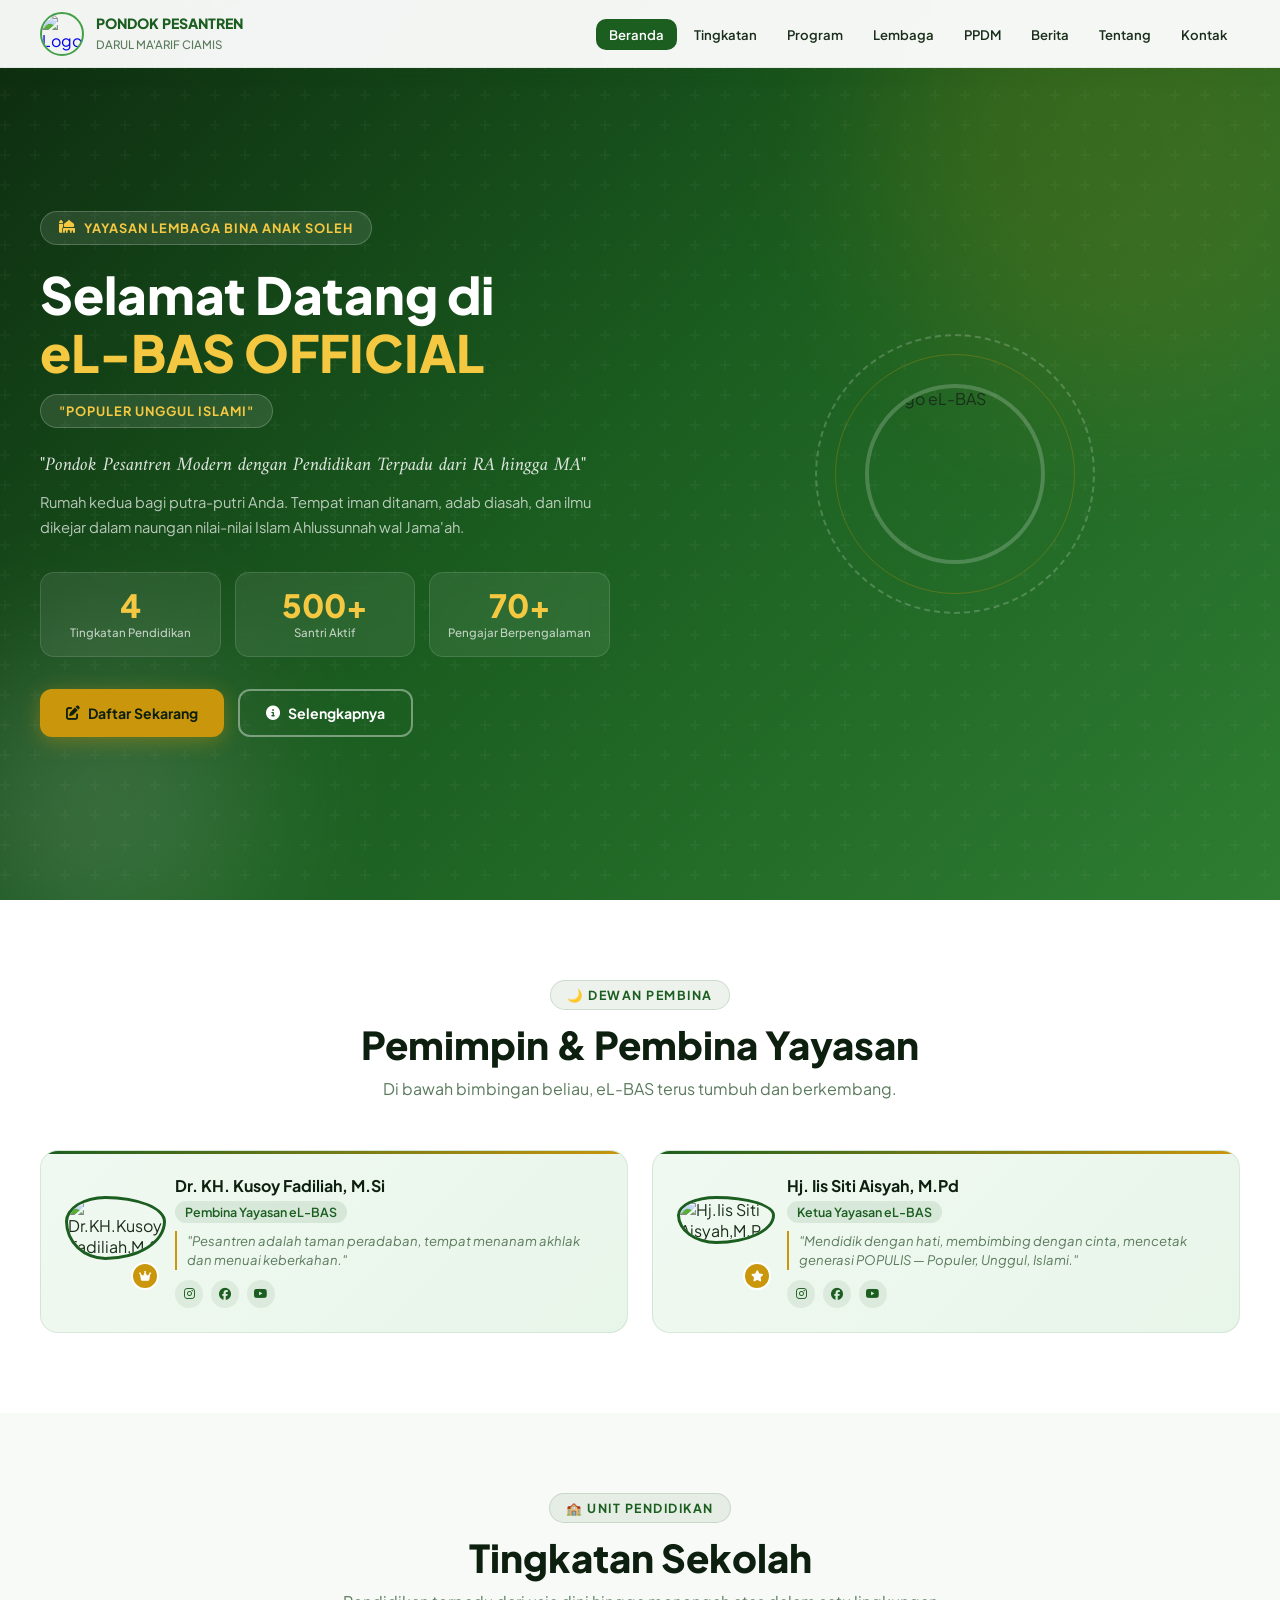
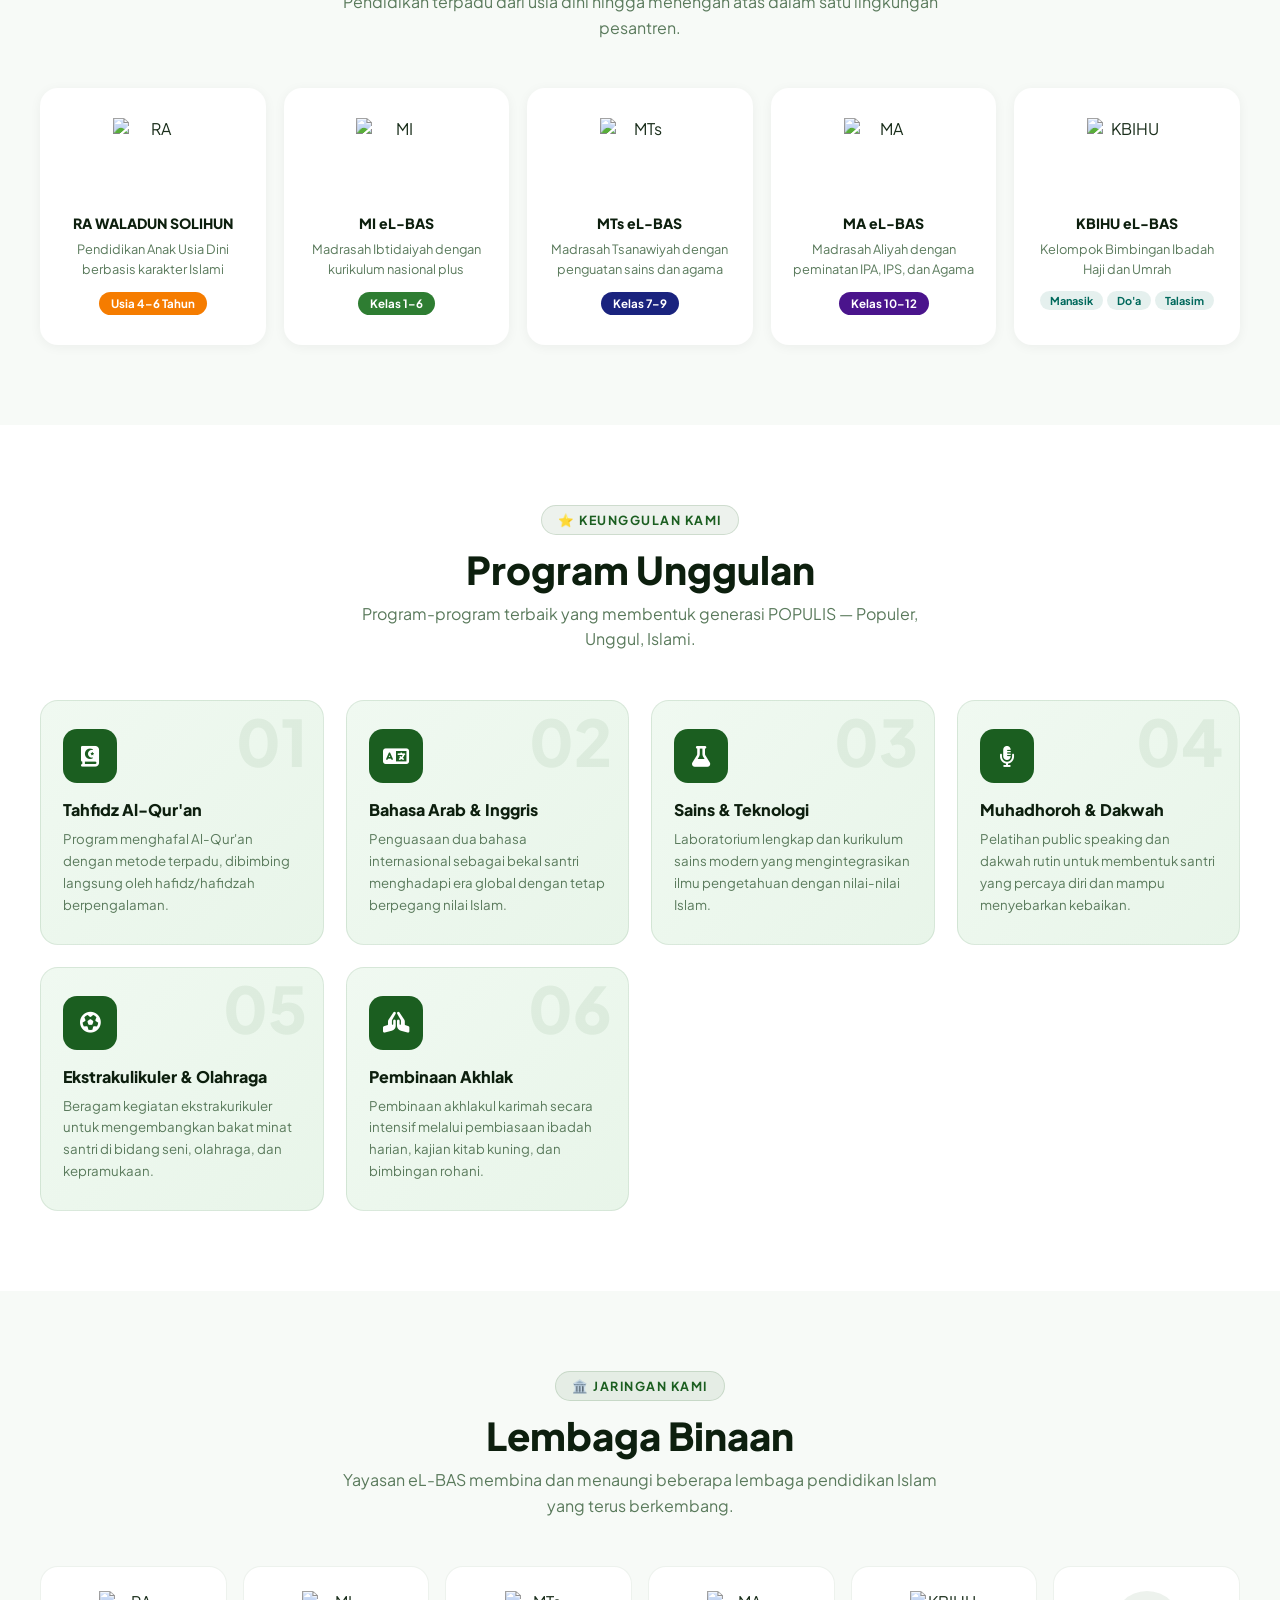
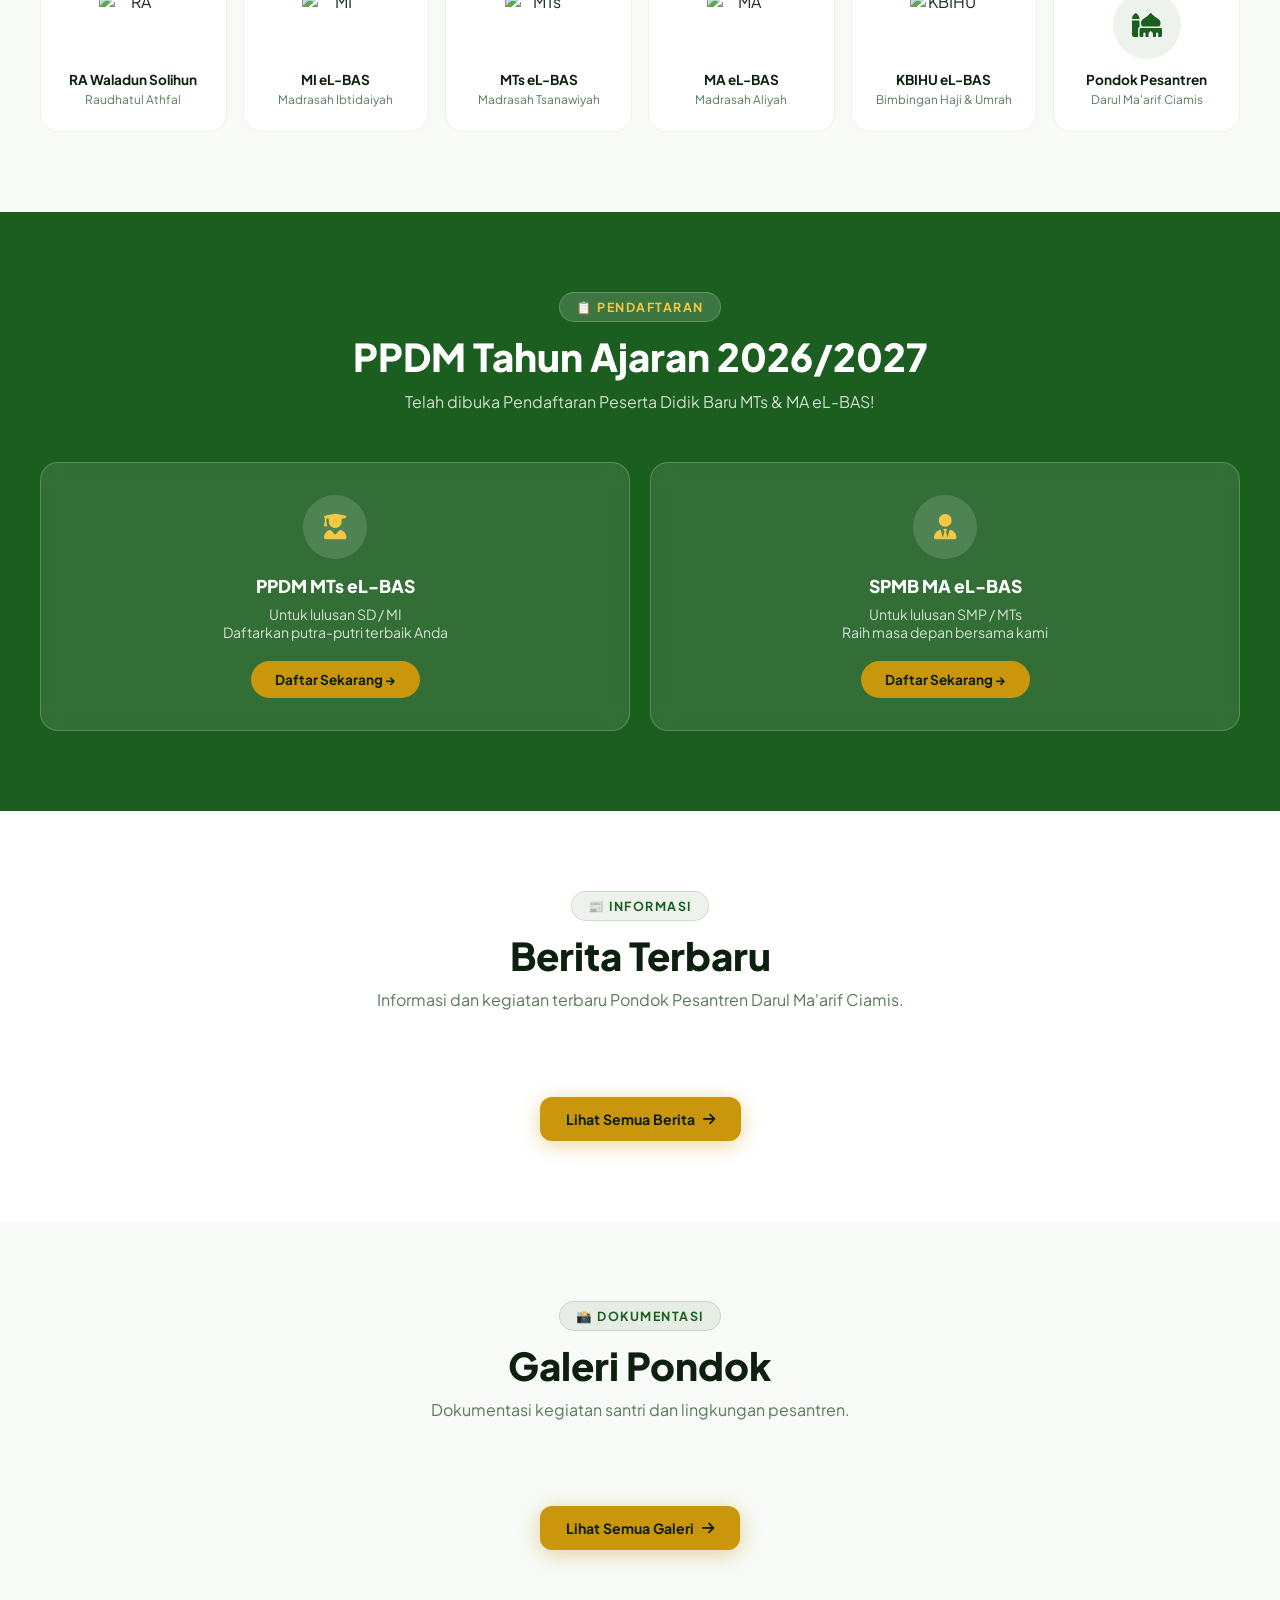
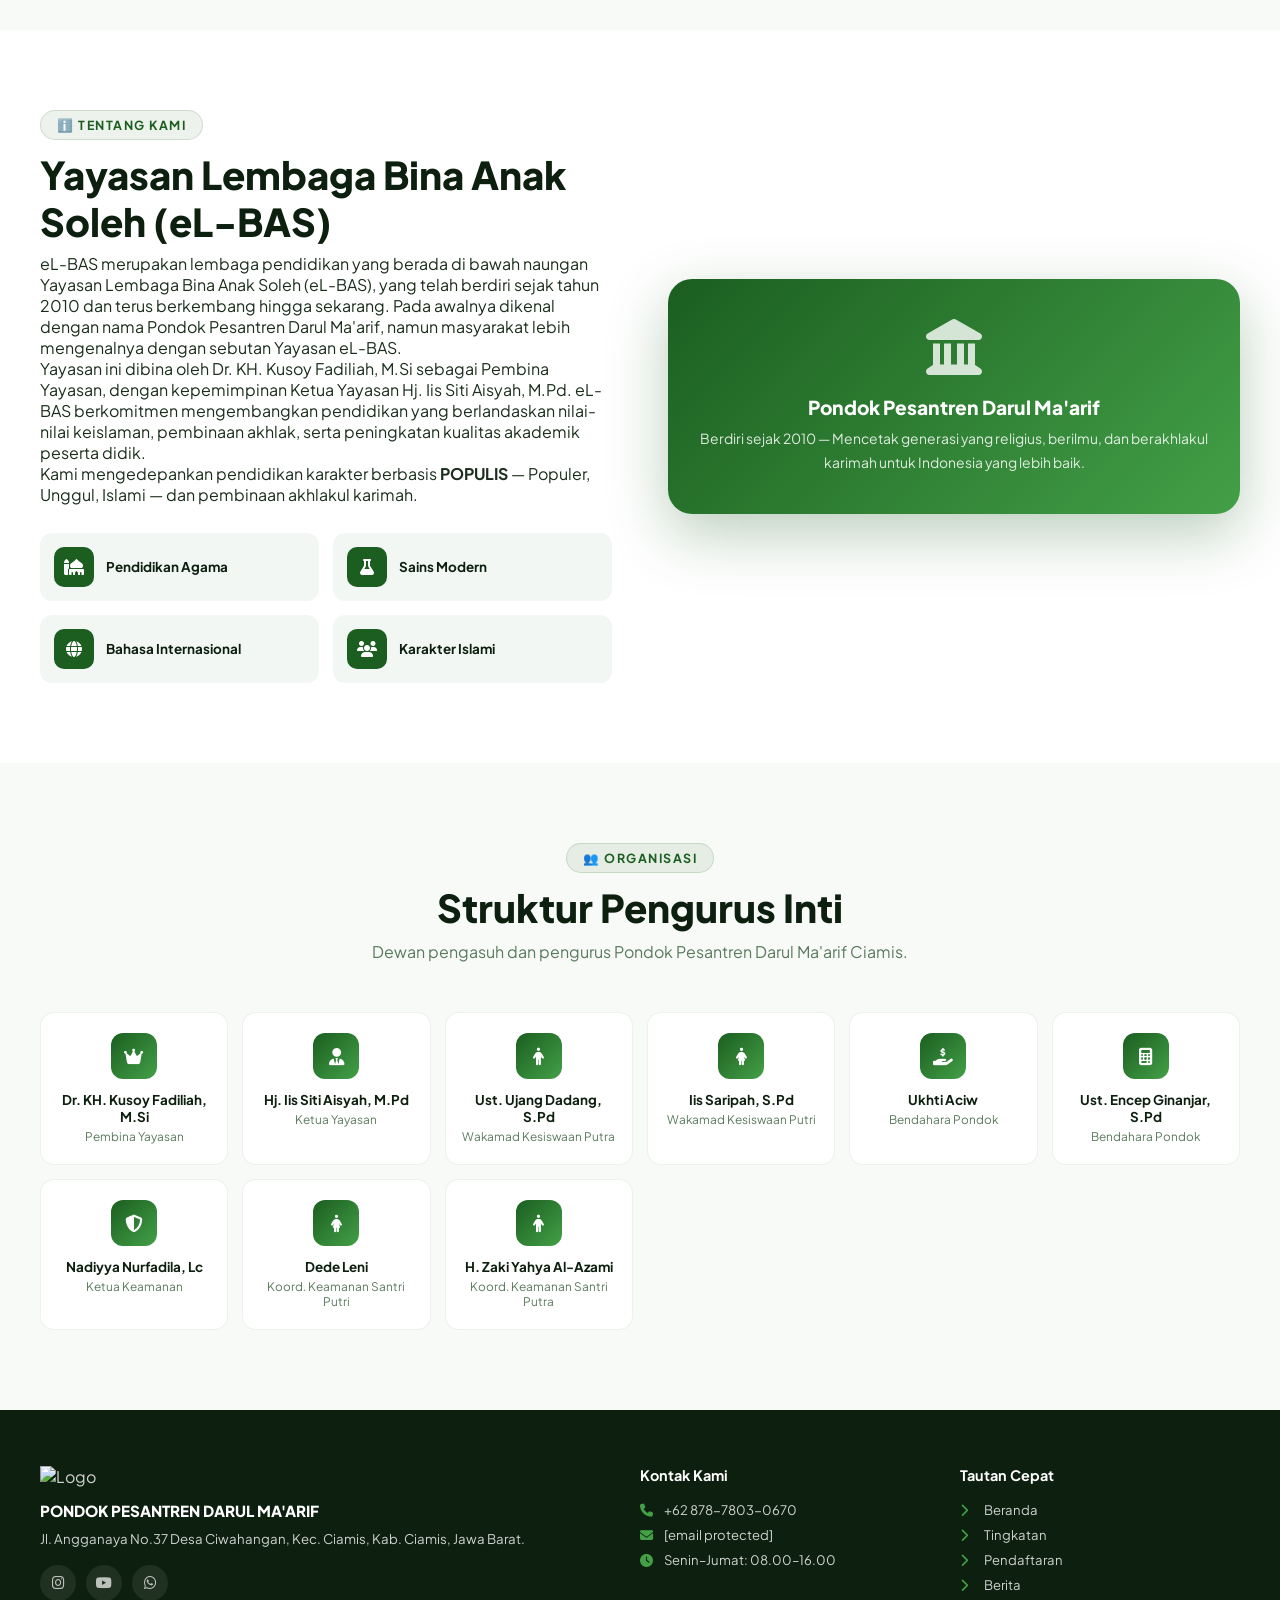
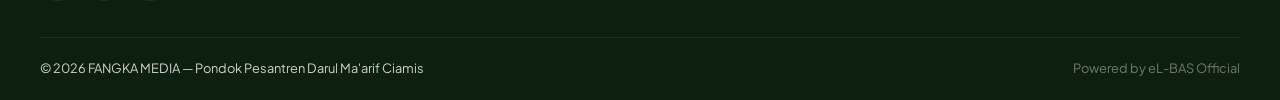
==== index.html @ 8115d6b7 "Add files via upload" ====
<!DOCTYPE html>
<html lang="id">
<head>
  <meta charset="UTF-8">
  <meta name="viewport" content="width=device-width, initial-scale=1.0, maximum-scale=5.0">
  <title>eL-BAS OFFICIAL – Yayasan Lembaga Bina Anak Soleh</title>
  <link rel="stylesheet" href="https://cdnjs.cloudflare.com/ajax/libs/font-awesome/6.4.0/css/all.min.css">
  <link href="https://fonts.googleapis.com/css2?family=Amiri:wght@400;700&family=Plus+Jakarta+Sans:wght@300;400;500;600;700;800&display=swap" rel="stylesheet">
  <style>
    :root {
      --green: #1B5E20;
      --green-mid: #2E7D32;
      --green-light: #43A047;
      --gold: #C9960C;
      --gold-light: #F5C842;
      --dark: #0D1F0E;
      --text: #1a2e1b;
      --muted: #5a7a5c;
      --bg: #f7faf7;
      --white: #ffffff;
      --card: #ffffff;
      --shadow: 0 8px 32px rgba(27,94,32,0.10);
      --radius: 18px;
      --nav-h: 68px;
    }
    *, *::before, *::after { box-sizing: border-box; margin: 0; padding: 0; }
    html { scroll-behavior: smooth; }
    body { font-family: 'Plus Jakarta Sans', sans-serif; background: var(--bg); color: var(--text); overflow-x: hidden; }

    /* NAVBAR */
    .navbar {
      position: fixed; top: 0; left: 0; right: 0; z-index: 1000;
      height: var(--nav-h); background: rgba(255,255,255,0.95);
      backdrop-filter: blur(14px); border-bottom: 1px solid rgba(27,94,32,0.08);
      display: flex; align-items: center; padding: 0 24px;
      box-shadow: 0 2px 20px rgba(27,94,32,0.07); transition: all 0.3s;
    }
    .navbar.scrolled { background: rgba(255,255,255,0.98); box-shadow: 0 4px 30px rgba(27,94,32,0.13); }
    .nav-inner { max-width: 1200px; margin: 0 auto; width: 100%; display: flex; align-items: center; justify-content: space-between; }
    .nav-logo { display: flex; align-items: center; gap: 12px; text-decoration: none; }
    .nav-logo img { height: 44px; width: 44px; object-fit: contain; border-radius: 50%; border: 2px solid var(--green-light); }
    .nav-logo-text strong { display: block; font-size: 0.88rem; font-weight: 800; color: var(--green); }
    .nav-logo-text span { font-size: 0.72rem; color: var(--muted); font-weight: 500; }
    .nav-links { display: flex; align-items: center; gap: 4px; list-style: none; }
    .nav-links a { padding: 7px 13px; border-radius: 10px; font-size: 0.82rem; font-weight: 600; color: var(--text); text-decoration: none; transition: all 0.2s; }
    .nav-links a:hover, .nav-links a.active { background: var(--green); color: #fff; }
    .nav-hamburger { display: none; flex-direction: column; gap: 5px; cursor: pointer; padding: 8px; border: none; background: none; }
    .nav-hamburger span { display: block; width: 24px; height: 2.5px; background: var(--green); border-radius: 4px; transition: all 0.3s; }
    .nav-hamburger.open span:nth-child(1) { transform: translateY(7.5px) rotate(45deg); }
    .nav-hamburger.open span:nth-child(2) { opacity: 0; }
    .nav-hamburger.open span:nth-child(3) { transform: translateY(-7.5px) rotate(-45deg); }
    .nav-mobile { display: none; position: fixed; top: var(--nav-h); left: 0; right: 0; background: #fff; border-bottom: 2px solid var(--green); padding: 16px 24px; z-index: 999; flex-direction: column; gap: 4px; box-shadow: 0 8px 24px rgba(0,0,0,0.1); }
    .nav-mobile.open { display: flex; }
    .nav-mobile a { padding: 12px 16px; border-radius: 10px; font-weight: 600; color: var(--text); text-decoration: none; transition: all 0.2s; font-size: 0.95rem; }
    .nav-mobile a:hover { background: var(--green); color: #fff; }

    /* HERO */
    .hero { min-height: 100vh; background: linear-gradient(135deg, #0D2B0F 0%, #1B5E20 50%, #2E7D32 100%); display: flex; align-items: center; padding: calc(var(--nav-h) + 40px) 24px 60px; position: relative; overflow: hidden; }
    .hero::before { content: ''; position: absolute; inset: 0; background: url("data:image/svg+xml,%3Csvg width='60' height='60' viewBox='0 0 60 60' xmlns='http://www.w3.org/2000/svg'%3E%3Cg fill='%23ffffff' fill-opacity='0.03'%3E%3Cpath d='M36 34v-4h-2v4h-4v2h4v4h2v-4h4v-2h-4zm0-30V0h-2v4h-4v2h4v4h2V6h4V4h-4zM6 34v-4H4v4H0v2h4v4h2v-4h4v-2H6zM6 4V0H4v4H0v2h4v4h2V6h4V4H6z'/%3E%3C/g%3E%3C/svg%3E"); }
    .hero-orb { position: absolute; border-radius: 50%; filter: blur(80px); opacity: 0.15; animation: float 8s ease-in-out infinite; }
    .hero-orb-1 { width: 500px; height: 500px; background: var(--gold); top: -100px; right: -100px; }
    .hero-orb-2 { width: 300px; height: 300px; background: #fff; bottom: -50px; left: -50px; animation-delay: 3s; }
    @keyframes float { 0%,100%{transform:translateY(0)} 50%{transform:translateY(-30px)} }
    .hero-inner { max-width: 1200px; margin: 0 auto; width: 100%; display: grid; grid-template-columns: 1fr 1fr; gap: 60px; align-items: center; position: relative; z-index: 1; }
    .hero-badge { display: inline-flex; align-items: center; gap: 8px; background: rgba(255,255,255,0.1); border: 1px solid rgba(255,255,255,0.2); color: var(--gold-light); padding: 8px 18px; border-radius: 50px; font-size: 0.8rem; font-weight: 700; letter-spacing: 1px; text-transform: uppercase; margin-bottom: 20px; }
    .hero-title { font-size: clamp(2rem, 5vw, 3.2rem); font-weight: 800; color: #fff; line-height: 1.15; margin-bottom: 12px; }
    .hero-title span { color: var(--gold-light); display: block; }
    .hero-subtitle { font-family: 'Amiri', serif; font-size: clamp(1rem, 2.5vw, 1.2rem); color: rgba(255,255,255,0.85); margin-bottom: 8px; font-style: italic; }
    .hero-desc { font-size: 0.92rem; color: rgba(255,255,255,0.7); line-height: 1.7; margin-bottom: 32px; }
    .hero-stats { display: grid; grid-template-columns: repeat(3, 1fr); gap: 14px; margin-bottom: 32px; }
    .hero-stat { background: rgba(255,255,255,0.08); border: 1px solid rgba(255,255,255,0.12); border-radius: 14px; padding: 16px 10px; text-align: center; backdrop-filter: blur(10px); transition: all 0.3s; }
    .hero-stat:hover { background: rgba(255,255,255,0.14); transform: translateY(-4px); }
    .hero-stat-num { font-size: 2rem; font-weight: 800; color: var(--gold-light); line-height: 1; margin-bottom: 4px; }
    .hero-stat-label { font-size: 0.72rem; color: rgba(255,255,255,0.7); font-weight: 500; }
    .hero-cta { display: flex; gap: 14px; flex-wrap: wrap; }
    .btn-primary { background: var(--gold); color: var(--dark); padding: 13px 26px; border-radius: 12px; font-weight: 700; font-size: 0.88rem; text-decoration: none; transition: all 0.3s; display: inline-flex; align-items: center; gap: 8px; box-shadow: 0 4px 20px rgba(201,150,12,0.4); }
    .btn-primary:hover { background: var(--gold-light); transform: translateY(-3px); }
    .btn-outline { background: transparent; color: #fff; padding: 13px 26px; border-radius: 12px; font-weight: 700; font-size: 0.88rem; text-decoration: none; border: 2px solid rgba(255,255,255,0.4); transition: all 0.3s; display: inline-flex; align-items: center; gap: 8px; }
    .btn-outline:hover { background: rgba(255,255,255,0.1); border-color: #fff; transform: translateY(-3px); }
    .hero-visual { display: flex; justify-content: center; align-items: center; }
    .hero-logo-wrap { position: relative; width: 280px; height: 280px; display: flex; align-items: center; justify-content: center; }
    .hero-logo-ring { position: absolute; inset: 0; border-radius: 50%; border: 2px dashed rgba(255,255,255,0.2); animation: spin 20s linear infinite; }
    .hero-logo-ring-2 { position: absolute; inset: 20px; border-radius: 50%; border: 1px solid rgba(201,150,12,0.3); animation: spin 15s linear infinite reverse; }
    @keyframes spin { to { transform: rotate(360deg); } }
    .hero-logo-img { width: 180px; height: 180px; object-fit: contain; border-radius: 50%; border: 4px solid rgba(255,255,255,0.2); animation: pulse 3s ease-in-out infinite; }
    @keyframes pulse { 0%,100%{transform:scale(1)} 50%{transform:scale(1.04)} }

    /* SECTIONS */
    .section { padding: 80px 24px; }
    .section-inner { max-width: 1200px; margin: 0 auto; }
    .section-tag { display: inline-block; background: rgba(27,94,32,0.08); color: var(--green); font-size: 0.78rem; font-weight: 700; letter-spacing: 1.5px; text-transform: uppercase; padding: 6px 16px; border-radius: 50px; margin-bottom: 12px; border: 1px solid rgba(27,94,32,0.15); }
    .section-title { font-size: clamp(1.6rem, 4vw, 2.4rem); font-weight: 800; color: var(--dark); line-height: 1.2; margin-bottom: 8px; }
    .section-subtitle { font-size: 1rem; color: var(--muted); max-width: 600px; line-height: 1.6; margin-bottom: 48px; }
    .text-center { text-align: center; }
    .text-center .section-subtitle { margin-left: auto; margin-right: auto; }
/* REVEAL */
.reveal { opacity: 0; transform: translateY(28px); transition: opacity 0.7s cubic-bezier(.16,1,.3,1), transform 0.7s cubic-bezier(.16,1,.3,1); }
.reveal.visible { opacity: 1; transform: translateY(0); }
.reveal-left { opacity: 0; transform: translateY(28px); transition: opacity 0.7s cubic-bezier(.16,1,.3,1), transform 0.7s cubic-bezier(.16,1,.3,1); }
.reveal-left.visible { opacity: 1; transform: translateY(0); }
.reveal-right { opacity: 0; transform: translateY(28px); transition: opacity 0.7s cubic-bezier(.16,1,.3,1), transform 0.7s cubic-bezier(.16,1,.3,1); }
.reveal-right.visible { opacity: 1; transform: translateY(0); }
    /* PEMBINA */
    .pembina-section { background: #fff; }
    .pembina-grid { display: grid; grid-template-columns: repeat(auto-fit, minmax(320px, 1fr)); gap: 24px; margin-top: 40px; }
    .pembina-card { display: flex; gap: 20px; align-items: center; background: linear-gradient(135deg, #f0f9f1, #e8f5e9); border: 1px solid rgba(27,94,32,0.1); border-radius: var(--radius); padding: 24px; transition: all 0.4s; position: relative; overflow: hidden; }
    .pembina-card::before { content: ''; position: absolute; top: 0; left: 0; right: 0; height: 3px; background: linear-gradient(90deg, var(--green), var(--gold)); }
    .pembina-card:hover { transform: translateY(-6px); box-shadow: var(--shadow); }
    .pembina-photo { width: 90px; height: 90px; flex-shrink: 0; position: relative; }
    .pembina-photo img { width: 100%; height: 100%; object-fit: cover; border-radius: 40% 60% 60% 40% / 40% 40% 60% 60%; border: 3px solid var(--green); transition: border-radius 0.4s; }
    .pembina-card:hover .pembina-photo img { border-radius: 50%; }
    .pembina-crown { position: absolute; bottom: -4px; right: -4px; width: 28px; height: 28px; background: var(--gold); border-radius: 50%; display: flex; align-items: center; justify-content: center; color: #fff; font-size: 0.7rem; border: 2px solid #fff; }
    .pembina-info h3 { font-size: 1rem; font-weight: 700; color: var(--dark); margin-bottom: 4px; }
    .pembina-jabatan { font-size: 0.78rem; color: var(--green); font-weight: 600; background: rgba(27,94,32,0.1); padding: 3px 10px; border-radius: 20px; display: inline-block; margin-bottom: 8px; }
    .pembina-quote { font-size: 0.82rem; color: var(--muted); font-style: italic; border-left: 2px solid var(--gold); padding-left: 10px; line-height: 1.5; }
    .pembina-socials { display: flex; gap: 8px; margin-top: 10px; }
    .pembina-socials a { width: 28px; height: 28px; background: rgba(27,94,32,0.08); border-radius: 50%; display: flex; align-items: center; justify-content: center; color: var(--green); font-size: 0.75rem; text-decoration: none; transition: all 0.2s; }
    .pembina-socials a:hover { background: var(--green); color: #fff; }

    /* TINGKATAN */
    .schools-section { background: var(--bg); }
    .schools-grid { display: grid; grid-template-columns: repeat(auto-fit, minmax(190px, 1fr)); gap: 18px; }
    .school-card { background: var(--card); border-radius: var(--radius); padding: 28px 18px; text-align: center; border: 2px solid transparent; text-decoration: none; color: var(--text); transition: all 0.4s; position: relative; overflow: hidden; box-shadow: 0 2px 12px rgba(0,0,0,0.05); }
    .school-card::after { content: ''; position: absolute; bottom: 0; left: 0; right: 0; height: 4px; transform: scaleX(0); transition: transform 0.3s; }
    .school-card[data-color="ra"]::after { background: #F57C00; }
    .school-card[data-color="mi"]::after { background: #2E7D32; }
    .school-card[data-color="mts"]::after { background: #1A237E; }
    .school-card[data-color="ma"]::after { background: #4A148C; }
    .school-card[data-color="kbihu"]::after { background: #00695C; }
    .school-card:hover::after { transform: scaleX(1); }
    .school-card:hover { transform: translateY(-8px); box-shadow: 0 16px 40px rgba(0,0,0,0.12); }
    .school-card[data-color="ra"]:hover { border-color: #F57C00; }
    .school-card[data-color="mi"]:hover { border-color: #2E7D32; }
    .school-card[data-color="mts"]:hover { border-color: #1A237E; }
    .school-card[data-color="ma"]:hover { border-color: #4A148C; }
    .school-card[data-color="kbihu"]:hover { border-color: #00695C; }
    .school-icon { width: 80px; height: 80px; margin: 0 auto 16px; display: flex; align-items: center; justify-content: center; }
    .school-icon img { width: 100%; height: 100%; object-fit: contain; }
    .school-card h3 { font-size: 0.88rem; font-weight: 800; margin-bottom: 8px; color: var(--dark); }
    .school-card p { font-size: 0.8rem; color: var(--muted); line-height: 1.5; margin-bottom: 12px; }
    .school-badge { display: inline-block; font-size: 0.72rem; font-weight: 700; padding: 4px 12px; border-radius: 20px; color: #fff; }
    .school-card[data-color="ra"] .school-badge { background: #F57C00; }
    .school-card[data-color="mi"] .school-badge { background: #2E7D32; }
    .school-card[data-color="mts"] .school-badge { background: #1A237E; }
    .school-card[data-color="ma"] .school-badge { background: #4A148C; }
    .school-card[data-color="kbihu"] .school-badge { background: #00695C; }
    .feature-tags { display: flex; gap: 4px; flex-wrap: wrap; justify-content: center; }
    .feature-tags span { font-size: 0.68rem; font-weight: 700; padding: 3px 10px; border-radius: 20px; background: rgba(0,105,92,0.1); color: #00695C; }

    /* PROGRAM UNGGULAN */
    .program-section { background: #fff; }
    .program-grid { display: grid; grid-template-columns: repeat(auto-fit, minmax(250px,1fr)); gap: 22px; }
    .program-card { border-radius: var(--radius); padding: 28px 22px; background: linear-gradient(135deg, #f0f9f1, #e8f5e9); border: 1px solid rgba(27,94,32,0.1); transition: all 0.4s; position: relative; overflow: hidden; }
    .program-card:hover { transform: translateY(-8px); box-shadow: 0 16px 40px rgba(27,94,32,0.14); border-color: var(--green); }
    .program-num { font-size: 4rem; font-weight: 900; color: rgba(27,94,32,0.07); position: absolute; top: 8px; right: 16px; line-height: 1; }
    .program-icon { width: 54px; height: 54px; background: var(--green); border-radius: 14px; display: flex; align-items: center; justify-content: center; color: #fff; font-size: 1.3rem; margin-bottom: 16px; transition: all 0.3s; }
    .program-card:hover .program-icon { background: var(--gold); transform: scale(1.1) rotate(5deg); }
    .program-card h3 { font-size: 1rem; font-weight: 800; color: var(--dark); margin-bottom: 8px; }
    .program-card p { font-size: 0.83rem; color: var(--muted); line-height: 1.65; }

    /* LEMBAGA BINAAN */
    .lembaga-section { background: var(--bg); }
    .lembaga-grid { display: grid; grid-template-columns: repeat(auto-fit, minmax(150px,1fr)); gap: 16px; }
    .lembaga-card { background: var(--card); border-radius: var(--radius); padding: 24px 14px; text-align: center; border: 1px solid rgba(27,94,32,0.08); transition: all 0.3s; }
    .lembaga-card:hover { transform: translateY(-6px); box-shadow: 0 12px 32px rgba(27,94,32,0.12); border-color: var(--green); }
    .lembaga-logo { width: 68px; height: 68px; margin: 0 auto 12px; display: flex; align-items: center; justify-content: center; }
    .lembaga-logo img { width: 100%; height: 100%; object-fit: contain; }
    .lembaga-logo-icon { width: 100%; height: 100%; background: rgba(27,94,32,0.08); border-radius: 50%; display: flex; align-items: center; justify-content: center; color: var(--green); font-size: 1.5rem; }
    .lembaga-card h4 { font-size: 0.85rem; font-weight: 700; color: var(--dark); margin-bottom: 4px; }
    .lembaga-card p { font-size: 0.74rem; color: var(--muted); }

    /* PPDM */
    .ppdm-section { background: linear-gradient(135deg, var(--green) 0%, #1B5E20 100%); }
    .ppdm-section .section-tag { background: rgba(255,255,255,0.15); color: var(--gold-light); border-color: rgba(255,255,255,0.2); }
    .ppdm-section .section-title { color: #fff; }
    .ppdm-section .section-subtitle { color: rgba(255,255,255,0.8); }
    .ppdm-grid { display: grid; grid-template-columns: repeat(auto-fit, minmax(280px,1fr)); gap: 20px; }
    .ppdm-card { background: rgba(255,255,255,0.1); backdrop-filter: blur(10px); border: 1px solid rgba(255,255,255,0.2); border-radius: var(--radius); padding: 32px 24px; text-align: center; text-decoration: none; transition: all 0.3s; color: #fff; }
    .ppdm-card:hover { background: rgba(255,255,255,0.18); transform: translateY(-6px); }
    .ppdm-icon { width: 64px; height: 64px; margin: 0 auto 16px; background: rgba(255,255,255,0.15); border-radius: 50%; display: flex; align-items: center; justify-content: center; font-size: 1.6rem; color: var(--gold-light); }
    .ppdm-card h3 { font-size: 1.1rem; font-weight: 800; margin-bottom: 8px; }
    .ppdm-card p { font-size: 0.88rem; color: rgba(255,255,255,0.8); margin-bottom: 20px; }
    .ppdm-btn { display: inline-block; background: var(--gold); color: var(--dark); padding: 10px 24px; border-radius: 30px; font-size: 0.85rem; font-weight: 700; transition: all 0.3s; }
    .ppdm-card:hover .ppdm-btn { background: var(--gold-light); }

    /* BERITA */
    .berita-section { background: #fff; }
    .berita-grid { display: grid; grid-template-columns: repeat(auto-fit, minmax(300px,1fr)); gap: 24px; }
    .berita-card { border-radius: var(--radius); overflow: hidden; background: var(--bg); border: 1px solid rgba(0,0,0,0.06); transition: all 0.3s; }
    .berita-card:hover { transform: translateY(-6px); box-shadow: 0 16px 40px rgba(0,0,0,0.1); }
    .berita-img { position: relative; height: 200px; overflow: hidden; }
    .berita-img img { width: 100%; height: 100%; object-fit: cover; transition: transform 0.4s; }
    .berita-card:hover .berita-img img { transform: scale(1.06); }
    .berita-badge { position: absolute; top: 12px; left: 12px; background: var(--green); color: #fff; font-size: 0.72rem; font-weight: 700; padding: 4px 12px; border-radius: 20px; }
    .berita-badge.akademik { background: #1565C0; }
    .berita-badge.pesantren { background: #6A1B9A; }
    .berita-body { padding: 20px; }
    .berita-date { font-size: 0.78rem; color: var(--muted); display: flex; align-items: center; gap: 6px; margin-bottom: 8px; }
    .berita-body h3 { font-size: 0.97rem; font-weight: 700; color: var(--dark); margin-bottom: 8px; line-height: 1.4; }
    .berita-body p { font-size: 0.83rem; color: var(--muted); line-height: 1.6; margin-bottom: 16px; }
    .berita-read { display: inline-flex; align-items: center; gap: 6px; color: var(--green); font-size: 0.83rem; font-weight: 700; text-decoration: none; transition: gap 0.2s; }
    .berita-read:hover { gap: 10px; }

    /* GALERI */
    .galeri-section { background: var(--bg); }
    .galeri-grid { display: grid; grid-template-columns: repeat(auto-fill, minmax(220px,1fr)); gap: 16px; }
    .galeri-item { position: relative; border-radius: 14px; overflow: hidden; aspect-ratio: 1; cursor: pointer; transition: transform 0.3s; box-shadow: 0 2px 12px rgba(0,0,0,0.08); }
    .galeri-item:hover { transform: scale(1.04); }
    .galeri-item img { width: 100%; height: 100%; object-fit: cover; transition: transform 0.4s; }
    .galeri-item:hover img { transform: scale(1.08); }
    .galeri-caption { position: absolute; bottom: 0; left: 0; right: 0; background: linear-gradient(transparent, rgba(0,0,0,0.7)); color: #fff; font-size: 0.8rem; padding: 20px 12px 10px; transform: translateY(100%); transition: transform 0.3s; }
    .galeri-item:hover .galeri-caption { transform: translateY(0); }
    .lightbox { display: none; position: fixed; inset: 0; z-index: 9999; background: rgba(0,0,0,0.95); align-items: center; justify-content: center; }
    .lightbox.active { display: flex; }
    .lightbox img { max-width: 90vw; max-height: 90vh; border-radius: 12px; }
    .lightbox-close { position: absolute; top: 20px; right: 24px; color: #fff; font-size: 2rem; cursor: pointer; width: 44px; height: 44px; display: flex; align-items: center; justify-content: center; border-radius: 50%; background: rgba(255,255,255,0.1); transition: background 0.2s; }
    .lightbox-close:hover { background: rgba(255,255,255,0.2); }

    /* TENTANG */
    .about-section { background: #fff; }
    .about-grid { display: grid; grid-template-columns: 1fr 1fr; gap: 56px; align-items: center; }
    .about-text p { font-size: 0.93rem; color: var(--muted); line-height: 1.8; margin-bottom: 16px; }
    .about-features { display: grid; grid-template-columns: repeat(2,1fr); gap: 14px; margin-top: 28px; }
    .about-feat { display: flex; align-items: center; gap: 12px; background: rgba(27,94,32,0.05); border-radius: 12px; padding: 14px; transition: all 0.3s; }
    .about-feat:hover { background: rgba(27,94,32,0.1); transform: translateX(4px); }
    .about-feat-icon { width: 40px; height: 40px; background: var(--green); border-radius: 10px; display: flex; align-items: center; justify-content: center; color: #fff; font-size: 1rem; flex-shrink: 0; }
    .about-feat h4 { font-size: 0.84rem; font-weight: 700; color: var(--dark); }
    .about-visual { display: flex; align-items: center; justify-content: center; }
    .about-card-visual { background: linear-gradient(135deg, var(--green), #43A047); border-radius: 24px; padding: 40px 32px; color: #fff; text-align: center; box-shadow: 0 20px 60px rgba(27,94,32,0.3); width: 100%; }
    .about-card-visual i { font-size: 3.5rem; opacity: 0.8; margin-bottom: 20px; }
    .about-card-visual h3 { font-size: 1.2rem; font-weight: 800; margin-bottom: 8px; }
    .about-card-visual p { font-size: 0.87rem; opacity: 0.85; line-height: 1.7; }

    /* STRUKTUR */
    .struktur-section { background: var(--bg); }
    .struktur-grid { display: grid; grid-template-columns: repeat(auto-fit, minmax(180px,1fr)); gap: 14px; }
    .struktur-card { background: var(--card); border-radius: 14px; padding: 20px 14px; text-align: center; border: 1px solid rgba(27,94,32,0.08); transition: all 0.3s; }
    .struktur-card:hover { transform: translateY(-4px); box-shadow: 0 8px 24px rgba(27,94,32,0.1); border-color: var(--green); }
    .struktur-icon { width: 46px; height: 46px; background: linear-gradient(135deg, var(--green), var(--green-light)); border-radius: 12px; display: flex; align-items: center; justify-content: center; color: #fff; font-size: 1.1rem; margin: 0 auto 12px; }
    .struktur-card h4 { font-size: 0.84rem; font-weight: 700; color: var(--dark); margin-bottom: 4px; }
    .struktur-card .jabatan { font-size: 0.74rem; color: var(--muted); }

    /* FOOTER */
    .footer { background: var(--dark); color: rgba(255,255,255,0.8); padding: 56px 24px 24px; }
    .footer-inner { max-width: 1200px; margin: 0 auto; display: grid; grid-template-columns: 2fr 1fr 1fr; gap: 40px; padding-bottom: 36px; border-bottom: 1px solid rgba(255,255,255,0.08); }
    .footer-brand img { height: 48px; margin-bottom: 14px; }
    .footer-brand h3 { font-size: 0.95rem; font-weight: 800; color: #fff; margin-bottom: 8px; }
    .footer-brand p { font-size: 0.83rem; line-height: 1.7; }
    .footer-col h4 { font-size: 0.9rem; font-weight: 700; color: #fff; margin-bottom: 14px; }
    .footer-col p { font-size: 0.82rem; line-height: 1.9; display: flex; align-items: center; gap: 8px; }
    .footer-col p i { color: var(--green-light); width: 16px; }
    .footer-col a { color: inherit; text-decoration: none; }
    .footer-socials { display: flex; gap: 10px; margin-top: 14px; }
    .footer-socials a { width: 36px; height: 36px; background: rgba(255,255,255,0.08); border-radius: 50%; display: flex; align-items: center; justify-content: center; color: rgba(255,255,255,0.7); text-decoration: none; font-size: 0.9rem; transition: all 0.3s; }
    .footer-socials a:hover { background: var(--green); color: #fff; transform: translateY(-3px); }
    .footer-bottom { max-width: 1200px; margin: 22px auto 0; display: flex; justify-content: space-between; align-items: center; flex-wrap: wrap; gap: 10px; }
    .footer-bottom p { font-size: 0.8rem; }

    /* RESPONSIVE */
    @media (max-width: 768px) {
      .nav-links { display: none; }
      .nav-hamburger { display: flex; }
      .hero-inner { grid-template-columns: 1fr; text-align: center; gap: 36px; }
      .hero-visual { order: -1; }
      .hero-logo-wrap { width: 180px; height: 180px; }
      .hero-logo-img { width: 120px; height: 120px; }
      .hero-cta { justify-content: center; }
      .about-grid { grid-template-columns: 1fr; }
      .footer-inner { grid-template-columns: 1fr; gap: 28px; }
      .section { padding: 56px 16px; }
    }
    @media (max-width: 480px) {
      .hero-stat-num { font-size: 1.4rem; }
      .hero-stat-label { font-size: 0.62rem; }
    }
  </style>
</head>
<body>

<!-- NAVBAR -->
<nav class="navbar" id="navbar">
  <div class="nav-inner">
    <a class="nav-logo" href="#home">
      <img src="img/logo-darulma'arif.png" alt="Logo">
      <div class="nav-logo-text">
        <strong>PONDOK PESANTREN</strong>
        <span>DARUL MA'ARIF CIAMIS</span>
      </div>
    </a>
    <ul class="nav-links">
      <li><a href="#home" class="active">Beranda</a></li>
      <li><a href="#schools">Tingkatan</a></li>
      <li><a href="#program">Program</a></li>
      <li><a href="#lembaga">Lembaga</a></li>
      <li><a href="#ppdm">PPDM</a></li>
      <li><a href="#berita">Berita</a></li>
      <li><a href="#about">Tentang</a></li>
      <li><a href="#contact">Kontak</a></li>
    </ul>
    <button class="nav-hamburger" id="hamburger" onclick="toggleMenu()">
      <span></span><span></span><span></span>
    </button>
  </div>
</nav>
<div class="nav-mobile" id="navMobile">
  <a href="#home" onclick="closeMenu()">🏠 Beranda</a>
  <a href="#schools" onclick="closeMenu()">🏫 Tingkatan</a>
  <a href="#program" onclick="closeMenu()">⭐ Program Unggulan</a>
  <a href="#lembaga" onclick="closeMenu()">🏛️ Lembaga Binaan</a>
  <a href="#ppdm" onclick="closeMenu()">📋 PPDM</a>
  <a href="#berita" onclick="closeMenu()">📰 Berita</a>
  <a href="galeri.html" onclick="closeMenu()">📸 Galeri</a>
  <a href="#about" onclick="closeMenu()">ℹ️ Tentang</a>
  <a href="#contact" onclick="closeMenu()">📞 Kontak</a>
</div>

<!-- HERO -->
<section id="home" class="hero">
  <div class="hero-orb hero-orb-1"></div>
  <div class="hero-orb hero-orb-2"></div>
  <div class="hero-inner">
    <div>
      <div class="hero-badge"><i class="fas fa-mosque"></i> Yayasan Lembaga Bina Anak Soleh</div>
      <h1 class="hero-title">Selamat Datang di <span>eL-BAS OFFICIAL</span></h1>
      <h3 class="hero-badge">"POPULER UNGGUL ISLAMI"</h3>
      <p class="hero-subtitle">"Pondok Pesantren Modern dengan Pendidikan Terpadu dari RA hingga MA"</p>
      <p class="hero-desc">Rumah kedua bagi putra-putri Anda. Tempat iman ditanam, adab diasah, dan ilmu dikejar dalam naungan nilai-nilai Islam Ahlussunnah wal Jama'ah.</p>
      <div class="hero-stats">
        <div class="hero-stat">
          <div class="hero-stat-num" data-target="4">0</div>
          <div class="hero-stat-label">Tingkatan Pendidikan</div>
        </div>
        <div class="hero-stat">
          <div class="hero-stat-num" data-target="500" data-suffix="+">0</div>
          <div class="hero-stat-label">Santri Aktif</div>
        </div>
        <div class="hero-stat">
          <div class="hero-stat-num" data-target="70" data-suffix="+">0</div>
          <div class="hero-stat-label">Pengajar Berpengalaman</div>
        </div>
      </div>
      <div class="hero-cta">
        <a href="#ppdm" class="btn-primary"><i class="fas fa-pen-to-square"></i> Daftar Sekarang</a>
        <a href="#about" class="btn-outline"><i class="fas fa-circle-info"></i> Selengkapnya</a>
      </div>
    </div>
    <div class="hero-visual">
      <div class="hero-logo-wrap">
        <div class="hero-logo-ring"></div>
        <div class="hero-logo-ring-2"></div>
        <img src="img/logo-darulma'arif.png" alt="Logo eL-BAS" class="hero-logo-img">
      </div>
    </div>
  </div>
</section>

<!-- PEMBINA -->
<section class="section pembina-section">
  <div class="section-inner">
    <div class="text-center reveal">
      <span class="section-tag">🌙 Dewan Pembina</span>
      <h2 class="section-title">Pemimpin & Pembina Yayasan</h2>
      <p class="section-subtitle">Di bawah bimbingan beliau, eL-BAS terus tumbuh dan berkembang.</p>
    </div>
    <div class="pembina-grid">
      <div class="pembina-card reveal">
        <div class="pembina-photo">
          <img src="img/pakutoy.png" alt="Dr.KH.Kusoy Fadiliah,M.Si">
          <div class="pembina-crown"><i class="fas fa-crown"></i></div>
        </div>
        <div class="pembina-info">
          <h3>Dr. KH. Kusoy Fadiliah, M.Si</h3>
          <span class="pembina-jabatan">Pembina Yayasan eL-BAS</span>
          <p class="pembina-quote">"Pesantren adalah taman peradaban, tempat menanam akhlak dan menuai keberkahan."</p>
          <div class="pembina-socials">
            <a href="https://www.instagram.com/elbasofficial10?igsh=MXh4eXJpZHZhNXRoYQ=="><i class="fab fa-instagram"></i></a>
            <a href="#"><i class="fab fa-facebook"></i></a>
            <a href="https://youtube.com/@elbasofficial?si=jxBsADWEh7JtkyTj"><i class="fab fa-youtube"></i></a>
          </div>
        </div>
      </div>
      <div class="pembina-card reveal" style="transition-delay:.15s">
        <div class="pembina-photo">
          <img src="img/umi.png" alt="Hj.Iis Siti Aisyah,M.Pd">
          <div class="pembina-crown"><i class="fas fa-star"></i></div>
        </div>
        <div class="pembina-info">
          <h3>Hj. Iis Siti Aisyah, M.Pd</h3>
          <span class="pembina-jabatan">Ketua Yayasan eL-BAS</span>
          <p class="pembina-quote">"Mendidik dengan hati, membimbing dengan cinta, mencetak generasi POPULIS — Populer, Unggul, Islami."</p>
          <div class="pembina-socials">
            <a href="https://www.instagram.com/elbasofficial10?igsh=MXh4eXJpZHZhNXRoYQ=="><i class="fab fa-instagram"></i></a>
            <a href="#"><i class="fab fa-facebook"></i></a>
            <a href="#"><i class="fab fa-youtube"></i></a>
          </div>
        </div>
      </div>
    </div>
  </div>
</section>

<!-- TINGKATAN -->
<section id="schools" class="section schools-section">
  <div class="section-inner">
    <div class="text-center reveal">
      <span class="section-tag">🏫 Unit Pendidikan</span>
      <h2 class="section-title">Tingkatan Sekolah</h2>
      <p class="section-subtitle">Pendidikan terpadu dari usia dini hingga menengah atas dalam satu lingkungan pesantren.</p>
    </div>
    <div class="schools-grid">
      <a href="ra.html" class="school-card reveal" data-color="ra" style="transition-delay:.05s">
        <div class="school-icon"><img src="img/logo-ra.png" alt="RA"></div>
        <h3>RA WALADUN SOLIHUN</h3>
        <p>Pendidikan Anak Usia Dini berbasis karakter Islami</p>
        <span class="school-badge">Usia 4–6 Tahun</span>
      </a>
      <a href="mi-elbas.html" class="school-card reveal" data-color="mi" style="transition-delay:.10s">
        <div class="school-icon"><img src="img/logo-mi.png" alt="MI"></div>
        <h3>MI eL-BAS</h3>
        <p>Madrasah Ibtidaiyah dengan kurikulum nasional plus</p>
        <span class="school-badge">Kelas 1–6</span>
      </a>
      <a href="mts.html" class="school-card reveal" data-color="mts" style="transition-delay:.15s">
        <div class="school-icon"><img src="img/logo-mts.png" alt="MTs"></div>
        <h3>MTs eL-BAS</h3>
        <p>Madrasah Tsanawiyah dengan penguatan sains dan agama</p>
        <span class="school-badge">Kelas 7–9</span>
      </a>
      <a href="ma-elbas.html" class="school-card reveal" data-color="ma" style="transition-delay:.20s">
        <div class="school-icon"><img src="img/logo-ma.png" alt="MA"></div>
        <h3>MA eL-BAS</h3>
        <p>Madrasah Aliyah dengan peminatan IPA, IPS, dan Agama</p>
        <span class="school-badge">Kelas 10–12</span>
      </a>
      <a href="kbihu-elbas.html" class="school-card reveal" data-color="kbihu" style="transition-delay:.25s">
        <div class="school-icon"><img src="img/logo-kbihu.png" alt="KBIHU"></div>
        <h3>KBIHU eL-BAS</h3>
        <p>Kelompok Bimbingan Ibadah Haji dan Umrah</p>
        <div class="feature-tags"><span>Manasik</span><span>Do'a</span><span>Talasim</span></div>
      </a>
    </div>
  </div>
</section>

<!-- PROGRAM UNGGULAN -->
<section id="program" class="section program-section">
  <div class="section-inner">
    <div class="text-center reveal">
      <span class="section-tag">⭐ Keunggulan Kami</span>
      <h2 class="section-title">Program Unggulan</h2>
      <p class="section-subtitle">Program-program terbaik yang membentuk generasi POPULIS — Populer, Unggul, Islami.</p>
    </div>
    <div class="program-grid">
      <div class="program-card reveal" style="transition-delay:.05s">
        <div class="program-num">01</div>
        <div class="program-icon"><i class="fas fa-quran"></i></div>
        <h3>Tahfidz Al-Qur'an</h3>
        <p>Program menghafal Al-Qur'an dengan metode terpadu, dibimbing langsung oleh hafidz/hafidzah berpengalaman.</p>
      </div>
      <div class="program-card reveal" style="transition-delay:.10s">
        <div class="program-num">02</div>
        <div class="program-icon"><i class="fas fa-language"></i></div>
        <h3>Bahasa Arab & Inggris</h3>
        <p>Penguasaan dua bahasa internasional sebagai bekal santri menghadapi era global dengan tetap berpegang nilai Islam.</p>
      </div>
      <div class="program-card reveal" style="transition-delay:.15s">
        <div class="program-num">03</div>
        <div class="program-icon"><i class="fas fa-flask"></i></div>
        <h3>Sains & Teknologi</h3>
        <p>Laboratorium lengkap dan kurikulum sains modern yang mengintegrasikan ilmu pengetahuan dengan nilai-nilai Islam.</p>
      </div>
      <div class="program-card reveal" style="transition-delay:.20s">
        <div class="program-num">04</div>
        <div class="program-icon"><i class="fas fa-microphone-lines"></i></div>
        <h3>Muhadhoroh & Dakwah</h3>
        <p>Pelatihan public speaking dan dakwah rutin untuk membentuk santri yang percaya diri dan mampu menyebarkan kebaikan.</p>
      </div>
      <div class="program-card reveal" style="transition-delay:.25s">
        <div class="program-num">05</div>
        <div class="program-icon"><i class="fas fa-futbol"></i></div>
        <h3>Ekstrakulikuler & Olahraga</h3>
        <p>Beragam kegiatan ekstrakurikuler untuk mengembangkan bakat minat santri di bidang seni, olahraga, dan kepramukaan.</p>
      </div>
      <div class="program-card reveal" style="transition-delay:.30s">
        <div class="program-num">06</div>
        <div class="program-icon"><i class="fas fa-hands-praying"></i></div>
        <h3>Pembinaan Akhlak</h3>
        <p>Pembinaan akhlakul karimah secara intensif melalui pembiasaan ibadah harian, kajian kitab kuning, dan bimbingan rohani.</p>
      </div>
    </div>
  </div>
</section>

<!-- LEMBAGA BINAAN -->
<section id="lembaga" class="section lembaga-section">
  <div class="section-inner">
    <div class="text-center reveal">
      <span class="section-tag">🏛️ Jaringan Kami</span>
      <h2 class="section-title">Lembaga Binaan</h2>
      <p class="section-subtitle">Yayasan eL-BAS membina dan menaungi beberapa lembaga pendidikan Islam yang terus berkembang.</p>
    </div>
    <div class="lembaga-grid">
      <div class="lembaga-card reveal" style="transition-delay:.05s">
        <div class="lembaga-logo"><img src="img/logo-ra.png" alt="RA"></div>
        <h4>RA Waladun Solihun</h4><p>Raudhatul Athfal</p>
      </div>
      <div class="lembaga-card reveal" style="transition-delay:.10s">
        <div class="lembaga-logo"><img src="img/logo-mi.png" alt="MI"></div>
        <h4>MI eL-BAS</h4><p>Madrasah Ibtidaiyah</p>
      </div>
      <div class="lembaga-card reveal" style="transition-delay:.15s">
        <div class="lembaga-logo"><img src="img/logo-mts.png" alt="MTs"></div>
        <h4>MTs eL-BAS</h4><p>Madrasah Tsanawiyah</p>
      </div>
      <div class="lembaga-card reveal" style="transition-delay:.20s">
        <div class="lembaga-logo"><img src="img/logo-ma.png" alt="MA"></div>
        <h4>MA eL-BAS</h4><p>Madrasah Aliyah</p>
      </div>
      <div class="lembaga-card reveal" style="transition-delay:.25s">
        <div class="lembaga-logo"><img src="img/logo-kbihu.png" alt="KBIHU"></div>
        <h4>KBIHU eL-BAS</h4><p>Bimbingan Haji & Umrah</p>
      </div>
      <div class="lembaga-card reveal" style="transition-delay:.30s">
        <div class="lembaga-logo"><div class="lembaga-logo-icon"><i class="fas fa-mosque"></i></div></div>
        <h4>Pondok Pesantren</h4><p>Darul Ma'arif Ciamis</p>
      </div>
    </div>
  </div>
</section>

<!-- PPDM -->
<section id="ppdm" class="section ppdm-section">
  <div class="section-inner">
    <div class="text-center reveal">
      <span class="section-tag">📋 Pendaftaran</span>
      <h2 class="section-title">PPDM Tahun Ajaran 2026/2027</h2>
      <p class="section-subtitle">Telah dibuka Pendaftaran Peserta Didik Baru MTs & MA eL-BAS!</p>
    </div>
    <div class="ppdm-grid">
      <a href="https://forms.gle/X5Lr19DDmF9J3MNY8" target="_blank" class="ppdm-card reveal">
        <div class="ppdm-icon"><i class="fas fa-user-graduate"></i></div>
        <h3>PPDM MTs eL-BAS</h3>
        <p>Untuk lulusan SD / MI<br>Daftarkan putra-putri terbaik Anda</p>
        <span class="ppdm-btn">Daftar Sekarang →</span>
      </a>
      <a href="https://www.instagram.com/p/DQJwmcWCYJw/?igsh=MXR4N2xzeHRrbm82Yw==" target="_blank" class="ppdm-card reveal" style="transition-delay:.15s">
        <div class="ppdm-icon"><i class="fas fa-user-tie"></i></div>
        <h3>SPMB MA eL-BAS</h3>
        <p>Untuk lulusan SMP / MTs<br>Raih masa depan bersama kami</p>
        <span class="ppdm-btn">Daftar Sekarang →</span>
      </a>
    </div>
  </div>
</section>

<!-- BERITA -->
<section id="berita" class="section berita-section">
  <div class="section-inner">
    <div class="text-center reveal">
      <span class="section-tag">📰 Informasi</span>
      <h2 class="section-title">Berita Terbaru</h2>
      <p class="section-subtitle">Informasi dan kegiatan terbaru Pondok Pesantren Darul Ma'arif Ciamis.</p>
    </div>
    <div class="berita-grid" id="beritaGrid">
      <!-- Kosongkan, nanti diisi JS -->
      </div>
    
    <div style="text-align:center;margin-top:36px" class="reveal">
      <a href="berita.html" class="btn-primary" style="display:inline-flex">Lihat Semua Berita <i class="fas fa-arrow-right"></i></a>
    </div>
  </div>
</section>

<!-- GALERI -->
<section id="galeri" class="section galeri-section">
  <div class="section-inner">
    <div class="text-center reveal">
      <span class="section-tag">📸 Dokumentasi</span>
      <h2 class="section-title">Galeri Pondok</h2>
      <p class="section-subtitle">Dokumentasi kegiatan santri dan lingkungan pesantren.</p>
    </div>
  <div class="galeri-grid" id="galeriGrid">
      <!-- Kosongkan, nanti diisi JS -->
    </div>
        <div style="text-align:center;margin-top:36px" class="reveal">
      <a href="galeri.html" class="btn-primary" style="display:inline-flex">Lihat Semua Galeri <i class="fas fa-arrow-right"></i></a>
    </div>
  </div>
</section>
<div class="lightbox" id="lightbox">
  <div class="lightbox-close" onclick="closeLightbox()">×</div>
  <img id="lightboxImg" src="" alt="">
</div>

<!-- TENTANG -->
<section id="about" class="section about-section">
  <div class="section-inner">
    <div class="about-grid">
      <div class="reveal-left">
        <span class="section-tag">ℹ️ Tentang Kami</span>
        <h2 class="section-title">Yayasan Lembaga Bina Anak Soleh (eL-BAS)</h2>
        <p class="about-text">eL-BAS merupakan lembaga pendidikan yang berada di bawah naungan Yayasan Lembaga Bina Anak Soleh (eL-BAS), yang telah berdiri sejak tahun 2010 dan terus berkembang hingga sekarang. Pada awalnya dikenal dengan nama Pondok Pesantren Darul Ma'arif, namun masyarakat lebih mengenalnya dengan sebutan Yayasan eL-BAS.</p>
        <p class="about-text">Yayasan ini dibina oleh Dr. KH. Kusoy Fadiliah, M.Si sebagai Pembina Yayasan, dengan kepemimpinan Ketua Yayasan Hj. Iis Siti Aisyah, M.Pd. eL-BAS berkomitmen mengembangkan pendidikan yang berlandaskan nilai-nilai keislaman, pembinaan akhlak, serta peningkatan kualitas akademik peserta didik.</p>
        <p class="about-text">Kami mengedepankan pendidikan karakter berbasis <strong>POPULIS</strong> — Populer, Unggul, Islami — dan pembinaan akhlakul karimah.</p>
        <div class="about-features">
          <div class="about-feat"><div class="about-feat-icon"><i class="fas fa-mosque"></i></div><h4>Pendidikan Agama</h4></div>
          <div class="about-feat"><div class="about-feat-icon"><i class="fas fa-flask"></i></div><h4>Sains Modern</h4></div>
          <div class="about-feat"><div class="about-feat-icon"><i class="fas fa-globe"></i></div><h4>Bahasa Internasional</h4></div>
          <div class="about-feat"><div class="about-feat-icon"><i class="fas fa-users"></i></div><h4>Karakter Islami</h4></div>
        </div>
      </div>
      <div class="about-visual reveal-right">
        <div class="about-card-visual">
          <i class="fas fa-landmark"></i>
          <h3>Pondok Pesantren Darul Ma'arif</h3>
          <p>Berdiri sejak 2010 — Mencetak generasi yang religius, berilmu, dan berakhlakul karimah untuk Indonesia yang lebih baik.</p>
        </div>
      </div>
    </div>
  </div>
</section>

<!-- STRUKTUR -->
<section class="section struktur-section">
  <div class="section-inner">
    <div class="text-center reveal">
      <span class="section-tag">👥 Organisasi</span>
      <h2 class="section-title">Struktur Pengurus Inti</h2>
      <p class="section-subtitle">Dewan pengasuh dan pengurus Pondok Pesantren Darul Ma'arif Ciamis.</p>
    </div>
    <div class="struktur-grid">
      <div class="struktur-card reveal" style="transition-delay:.05s"><div class="struktur-icon"><i class="fas fa-crown"></i></div><h4>Dr. KH. Kusoy Fadiliah, M.Si</h4><p class="jabatan">Pembina Yayasan</p></div>
      <div class="struktur-card reveal" style="transition-delay:.10s"><div class="struktur-icon"><i class="fas fa-user-tie"></i></div><h4>Hj. Iis Siti Aisyah, M.Pd</h4><p class="jabatan">Ketua Yayasan</p></div>
      <div class="struktur-card reveal" style="transition-delay:.15s"><div class="struktur-icon"><i class="fas fa-male"></i></div><h4>Ust. Ujang Dadang, S.Pd</h4><p class="jabatan">Wakamad Kesiswaan Putra</p></div>
      <div class="struktur-card reveal" style="transition-delay:.20s"><div class="struktur-icon"><i class="fas fa-female"></i></div><h4>Iis Saripah, S.Pd</h4><p class="jabatan">Wakamad Kesiswaan Putri</p></div>
      <div class="struktur-card reveal" style="transition-delay:.25s"><div class="struktur-icon"><i class="fas fa-hand-holding-usd"></i></div><h4>Ukhti Aciw</h4><p class="jabatan">Bendahara Pondok</p></div>
      <div class="struktur-card reveal" style="transition-delay:.30s"><div class="struktur-icon"><i class="fas fa-calculator"></i></div><h4>Ust. Encep Ginanjar, S.Pd</h4><p class="jabatan">Bendahara Pondok</p></div>
      <div class="struktur-card reveal" style="transition-delay:.35s"><div class="struktur-icon"><i class="fas fa-shield-alt"></i></div><h4>Nadiyya Nurfadila, Lc</h4><p class="jabatan">Ketua Keamanan</p></div>
      <div class="struktur-card reveal" style="transition-delay:.40s"><div class="struktur-icon"><i class="fas fa-female"></i></div><h4>Dede Leni</h4><p class="jabatan">Koord. Keamanan Santri Putri</p></div>
      <div class="struktur-card reveal" style="transition-delay:.45s"><div class="struktur-icon"><i class="fas fa-male"></i></div><h4>H. Zaki Yahya Al-Azami</h4><p class="jabatan">Koord. Keamanan Santri Putra</p></div>
    </div>
  </div>
</section>

<!-- FOOTER -->
<footer id="contact" class="footer">
  <div class="footer-inner">
    <div class="footer-brand">
      <img src="img/logo-darulma'arif.png" alt="Logo">
      <h3>PONDOK PESANTREN DARUL MA'ARIF</h3>
      <p>Jl. Angganaya No.37 Desa Ciwahangan, Kec. Ciamis, Kab. Ciamis, Jawa Barat.</p>
      <div class="footer-socials">
        <a href="https://www.instagram.com/elbasofficial10?igsh=MXh4eXJpZHZhNXRoYQ=="><i class="fab fa-instagram"></i></a>
        <a href="https://youtube.com/@elbasofficial?si=49c-yIEP9wz0vIMw"><i class="fab fa-youtube"></i></a>
        <a href="https://whatsapp.com/channel/0029VbAgLBFG3R3r1sTAyE1i"><i class="fab fa-whatsapp"></i></a>
      </div>
    </div>
    <div class="footer-col">
      <h4>Kontak Kami</h4>
      <p><i class="fas fa-phone"></i> +62 878-7803-0670</p>
      <p><i class="fas fa-envelope"></i> <a href="/cdn-cgi/l/email-protection" class="__cf_email__" data-cfemail="eb8e87898a98848d8d8288828a87dddeab8c868a8287c5888486">[email&#160;protected]</a></p>
      <p><i class="fas fa-clock"></i> Senin–Jumat: 08.00–16.00</p>
    </div>
    <div class="footer-col">
      <h4>Tautan Cepat</h4>
      <p><i class="fas fa-chevron-right"></i><a href="#home"> Beranda</a></p>
      <p><i class="fas fa-chevron-right"></i><a href="#schools"> Tingkatan</a></p>
      <p><i class="fas fa-chevron-right"></i><a href="#ppdm"> Pendaftaran</a></p>
      <p><i class="fas fa-chevron-right"></i><a href="#berita"> Berita</a></p>
    </div>
  </div>
  <div class="footer-bottom">
    <p>© 2026 FANGKA MEDIA — Pondok Pesantren Darul Ma'arif Ciamis</p>
    <p style="opacity:.5">Powered by eL-BAS Official</p>
  </div>
</footer>

<script src="https://cdn.jsdelivr.net/npm/@supabase/supabase-js@2"></script>

<script>
// =============================================
// KONFIGURASI SUPABASE
// =============================================
const SUPABASE_URL = 'https://jzwuzbxbcgcfpdfogwrp.supabase.co';
const SUPABASE_ANON_KEY = 'sb_publishable_xqJszcSrSzwVe60ou32qdw_pucnPlx1';

const supabase = supabaseJs.createClient(SUPABASE_URL, SUPABASE_ANON_KEY);

// =============================================
// LOAD BERITA DARI SUPABASE
// =============================================
async function loadBeritaIndex() {
  const grid = document.getElementById('beritaGrid');
  if (!grid) return;

  grid.innerHTML = '<div style="text-align:center;padding:40px;color:#aaa;">Memuat berita...</div>';

  try {
    const { data, error } = await supabase
      .from('berita')
      .select('*')
      .order('tanggal', { ascending: false })
      .limit(3);

    if (error) throw error;

    if (!data || data.length === 0) {
      grid.innerHTML = '<div style="text-align:center;padding:40px;color:#aaa;">Belum ada berita.</div>';
      return;
    }

    const badgeClass = (kategori) => {
      if (kategori === 'Akademik') return 'akademik';
      if (kategori === 'Pesantren') return 'pesantren';
      if (kategori === 'Prestasi') return 'prestasi';
      return '';
    };

    grid.innerHTML = data.map((b, i) => `
      <div class="berita-card reveal" style="transition-delay:${i * 0.1}s">
        <div class="berita-img">
          ${b.gambar 
            ? `<img src="${b.gambar}" alt="${b.judul}" loading="lazy" onerror="this.style.display='none'">`
            : `<div style="height:200px;background:rgba(27,94,32,.07);display:flex;align-items:center;justify-content:center;font-size:2.5rem">📰</div>`
          }
          <span class="berita-badge ${badgeClass(b.kategori)}">${b.kategori || 'Berita'}</span>
        </div>
        <div class="berita-body">
          <p class="berita-date"><i class="far fa-calendar"></i> ${b.tanggal || ''}</p>
          <h3>${b.judul}</h3>
          <p>${(b.ringkas || '').substring(0, 100)}${(b.ringkas || '').length > 100 ? '...' : ''}</p>
          <a href="berita-detail.html?id=${b.id}" class="berita-read">Baca Selengkapnya <i class="fas fa-arrow-right"></i></a>
        </div>
      </div>
    `).join('');

    // Trigger reveal animation
    document.querySelectorAll('.berita-card').forEach(el => {
      if (typeof obs !== 'undefined') obs.observe(el);
    });
  } catch(e) {
    console.error('Gagal load berita:', e);
    grid.innerHTML = '<div style="text-align:center;padding:40px;color:#aaa;">Gagal memuat berita.</div>';
  }
}

// =============================================
// LOAD GALERI DARI SUPABASE
// =============================================
async function loadGaleriIndex() {
  const grid = document.getElementById('galeriGrid');
  if (!grid) return;

  grid.innerHTML = '<div style="text-align:center;padding:40px;color:#aaa;">Memuat galeri...</div>';

  try {
    const { data, error } = await supabase
      .from('galeri')
      .select('*')
      .order('created_at', { ascending: false })
      .limit(6);

    if (error) throw error;

    if (!data || data.length === 0) {
      // Fallback ke data lokal
      const fallback = [
        { foto: 'img/galeri1.jpg', caption: 'Kegiatan Pesantren' },
        { foto: 'img/galeri2.png', caption: 'Lingkungan Pondok' },
        { foto: 'img/berita/muhadhoroh.png', caption: 'Muhadhoroh' },
      ];
      rendergaleriGrid(grid, fallback);
    } else {
      const mapped = data.map(g => ({
        foto: g.gambar || g.foto || '',
        caption: g.caption || g.judul || 'Dokumentasi'
      }));
      rendergaleriGrid(grid, mapped);
    }
  } catch(e) {
    console.error('Gagal load galeri:', e);
    grid.innerHTML = '<div style="text-align:center;padding:40px;color:#aaa;">Gagal memuat galeri.</div>';
  }
}

function rendergaleriGrid(grid, galeriData) {
  if (!galeriData.length) {
    grid.innerHTML = '<div style="text-align:center;padding:40px;color:#aaa;">Belum ada foto galeri.</div>';
    return;
  }

  grid.innerHTML = galeriData.map((g, i) => `
    <div class="galeri-item reveal" style="transition-delay:${(i * 0.08).toFixed(2)}s" onclick="openLightbox('${g.foto}')">
      <img src="${g.foto}" alt="${g.caption}" loading="lazy" onerror="this.parentElement.style.display='none'">
      <div class="galeri-caption">${g.caption}</div>
    </div>
  `).join('');

  document.querySelectorAll('.galeri-item').forEach(el => {
    if (typeof obs !== 'undefined') obs.observe(el);
  });
}

// =============================================
// OVERRIDE LIGHTBOX UNTUK INDEX
// =============================================
window.openLightbox = function(src) {
  const lb = document.getElementById('lightbox');
  const img = document.getElementById('lightboxImg');
  if (img && lb) { img.src = src; lb.classList.add('active'); document.body.style.overflow = 'hidden'; }
};

window.closeLightbox = function() {
  const lb = document.getElementById('lightbox');
  if (lb) { lb.classList.remove('active'); document.body.style.overflow = ''; }
};

document.getElementById('lightbox')?.addEventListener('click', e => { 
  if (e.target === e.currentTarget) closeLightbox(); 
});

// =============================================
// JALANKAN SEMUA
// =============================================
document.addEventListener('DOMContentLoaded', () => {
  loadBeritaIndex();
  loadGaleriIndex();
});
</script>
<script>
// NAVBAR SCROLL
window.addEventListener('scroll', () => {
  document.getElementById('navbar').classList.toggle('scrolled', window.scrollY > 50);
});

// MOBILE MENU
function toggleMenu() {
  document.getElementById('navMobile').classList.toggle('open');
  document.getElementById('hamburger').classList.toggle('open');
}
function closeMenu() {
  document.getElementById('navMobile').classList.remove('open');
  document.getElementById('hamburger').classList.remove('open');
}

// SCROLL REVEAL
const obs = new IntersectionObserver(entries => {
  entries.forEach(e => { if (e.isIntersecting) e.target.classList.add('visible'); });
}, { threshold: 0.1 });
document.querySelectorAll('.reveal, .reveal-left, .reveal-right').forEach(el => obs.observe(el));

// COUNTER ANIMATION
function animateCount(el, target, suffix) {
  let v = 0, dur = 1800, step = target / (dur / 16);
  const t = setInterval(() => {
    v += step;
    if (v >= target) { el.textContent = target + suffix; clearInterval(t); }
    else el.textContent = Math.floor(v) + suffix;
  }, 16);
}
const cObs = new IntersectionObserver(entries => {
  entries.forEach(e => {
    if (e.isIntersecting) {
      animateCount(e.target, +e.target.dataset.target, e.target.dataset.suffix || '');
      cObs.unobserve(e.target);
    }
  });
}, { threshold: 0.5 });
document.querySelectorAll('[data-target]').forEach(el => cObs.observe(el));

// ACTIVE NAV
const navSections = document.querySelectorAll('section[id]');
window.addEventListener('scroll', () => {
  const y = window.scrollY + 90;
  navSections.forEach(s => {
    const a = document.querySelector(`.nav-links a[href="#${s.id}"]`);
    if (a) a.classList.toggle('active', y >= s.offsetTop && y < s.offsetTop + s.offsetHeight);
  });
});
</script>
<script data-cfasync="false" src="/cdn-cgi/scripts/5c5dd728/cloudflare-static/email-decode.min.js"></script>
</body>
</html>
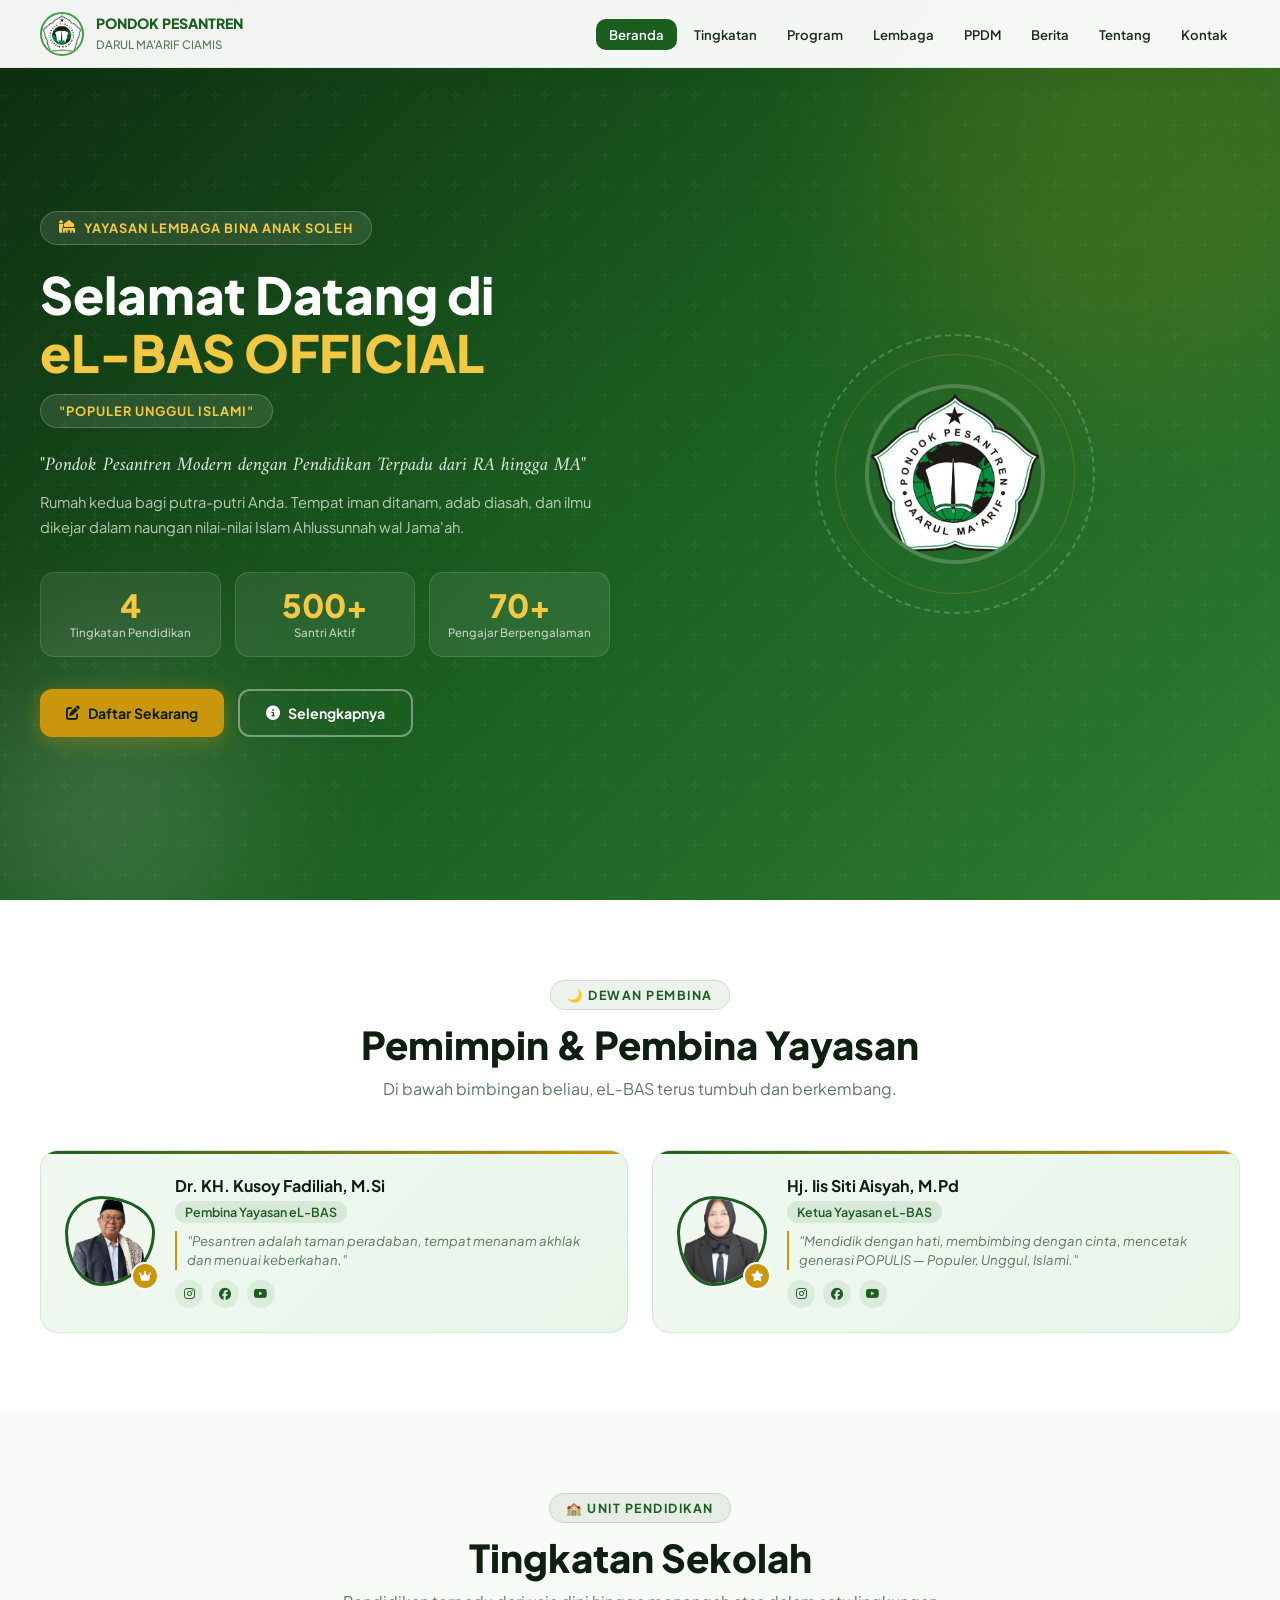
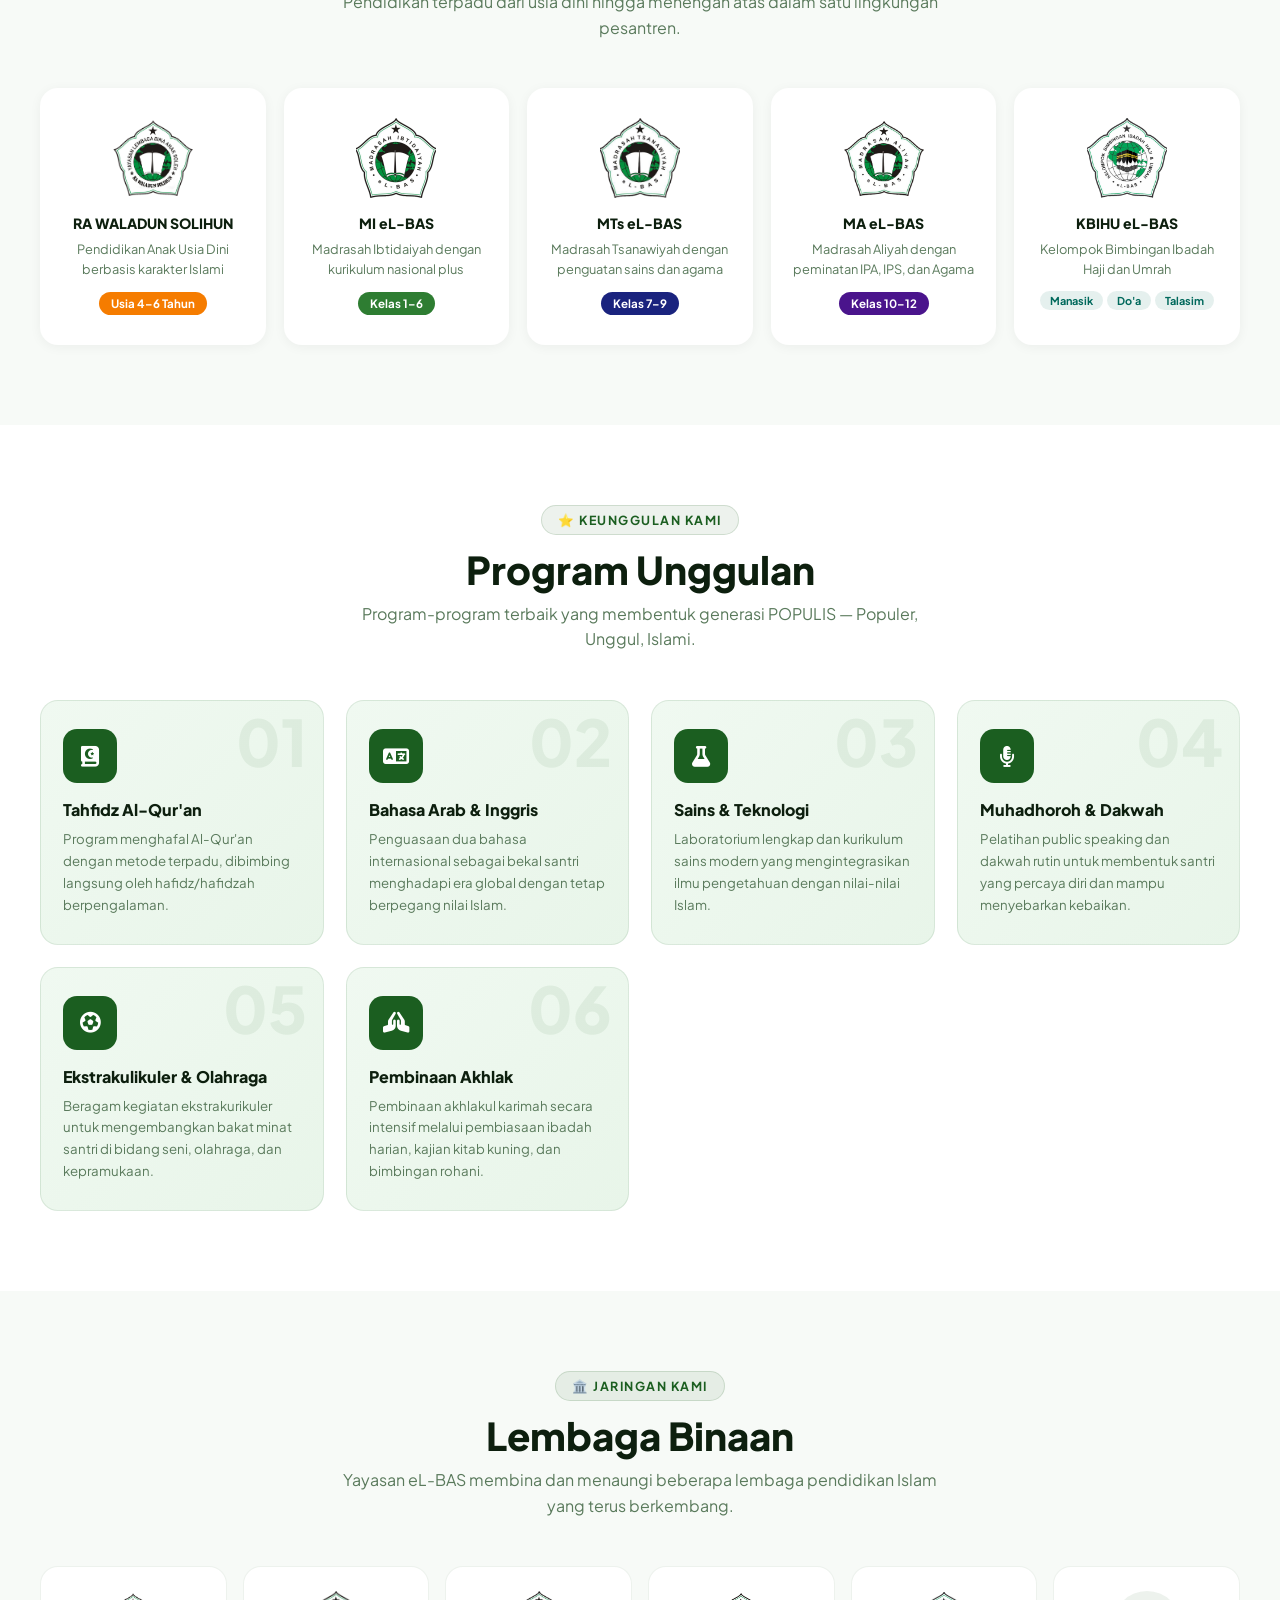
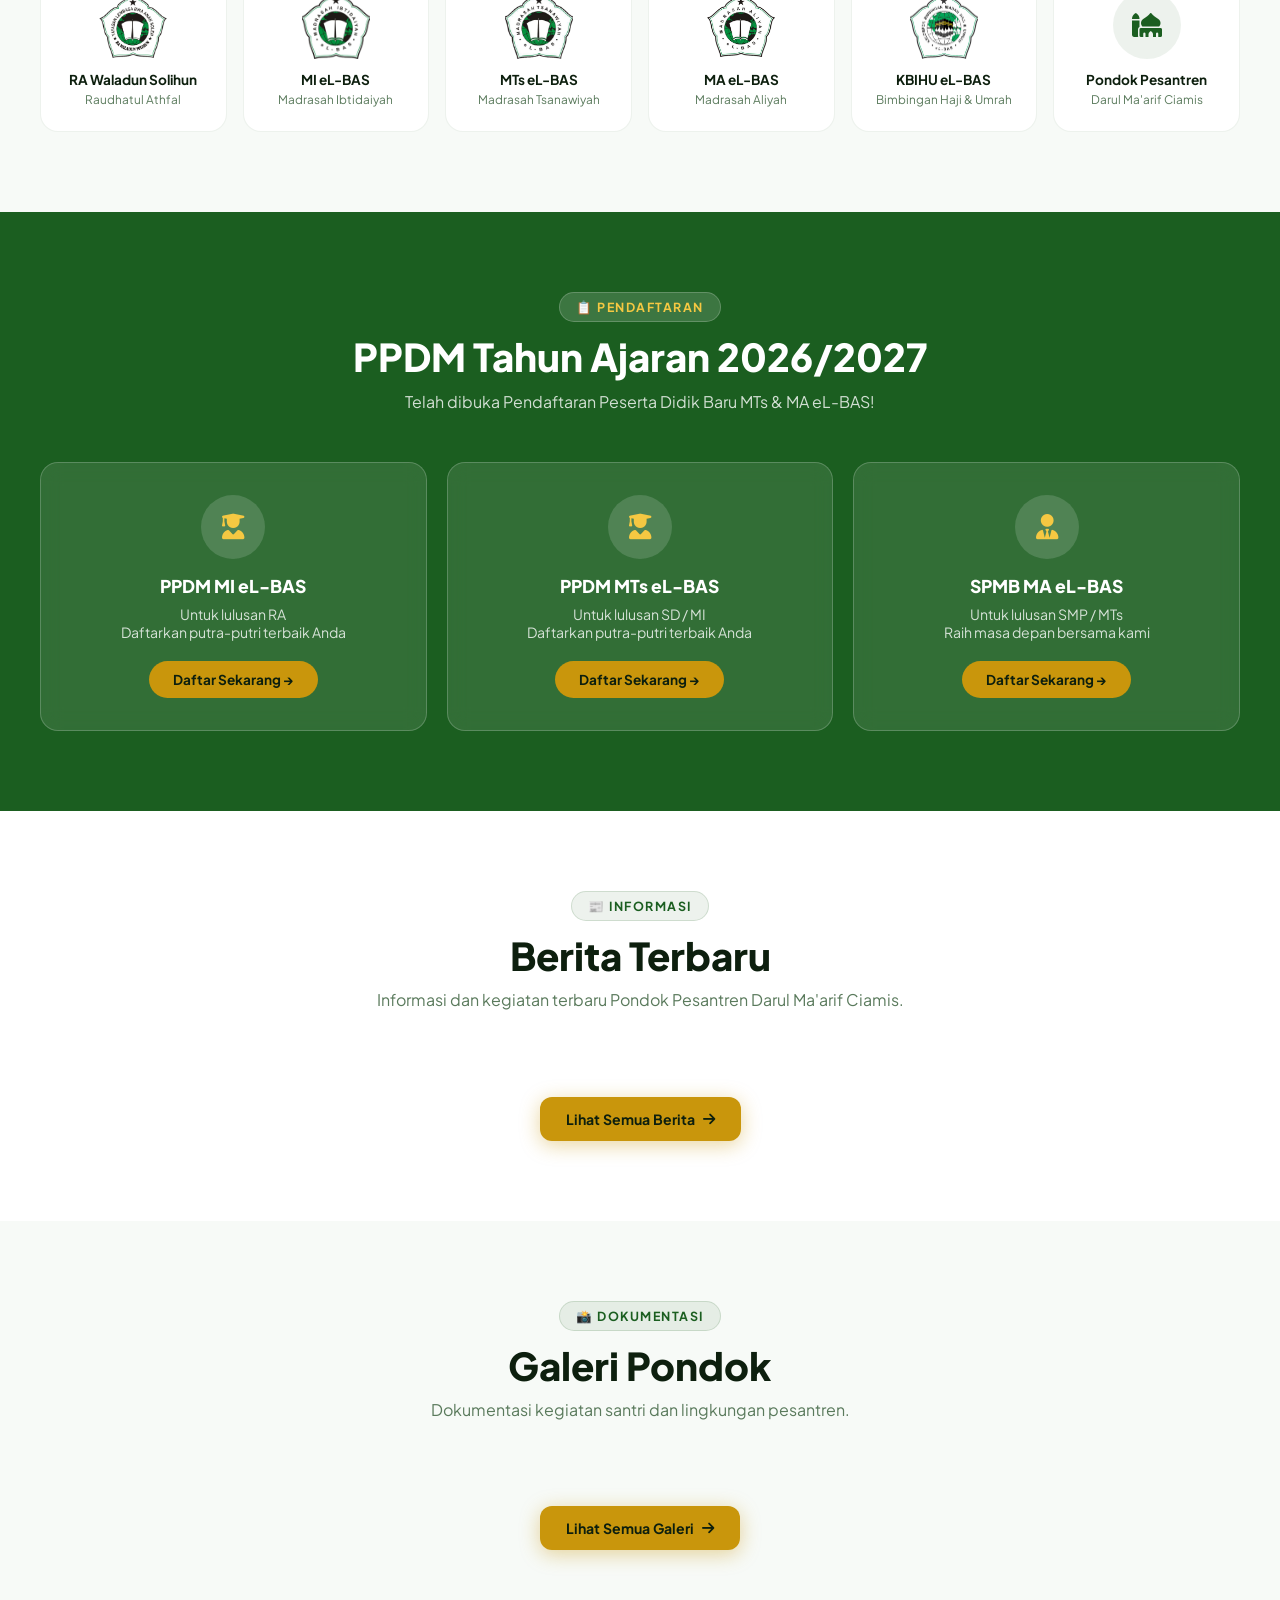
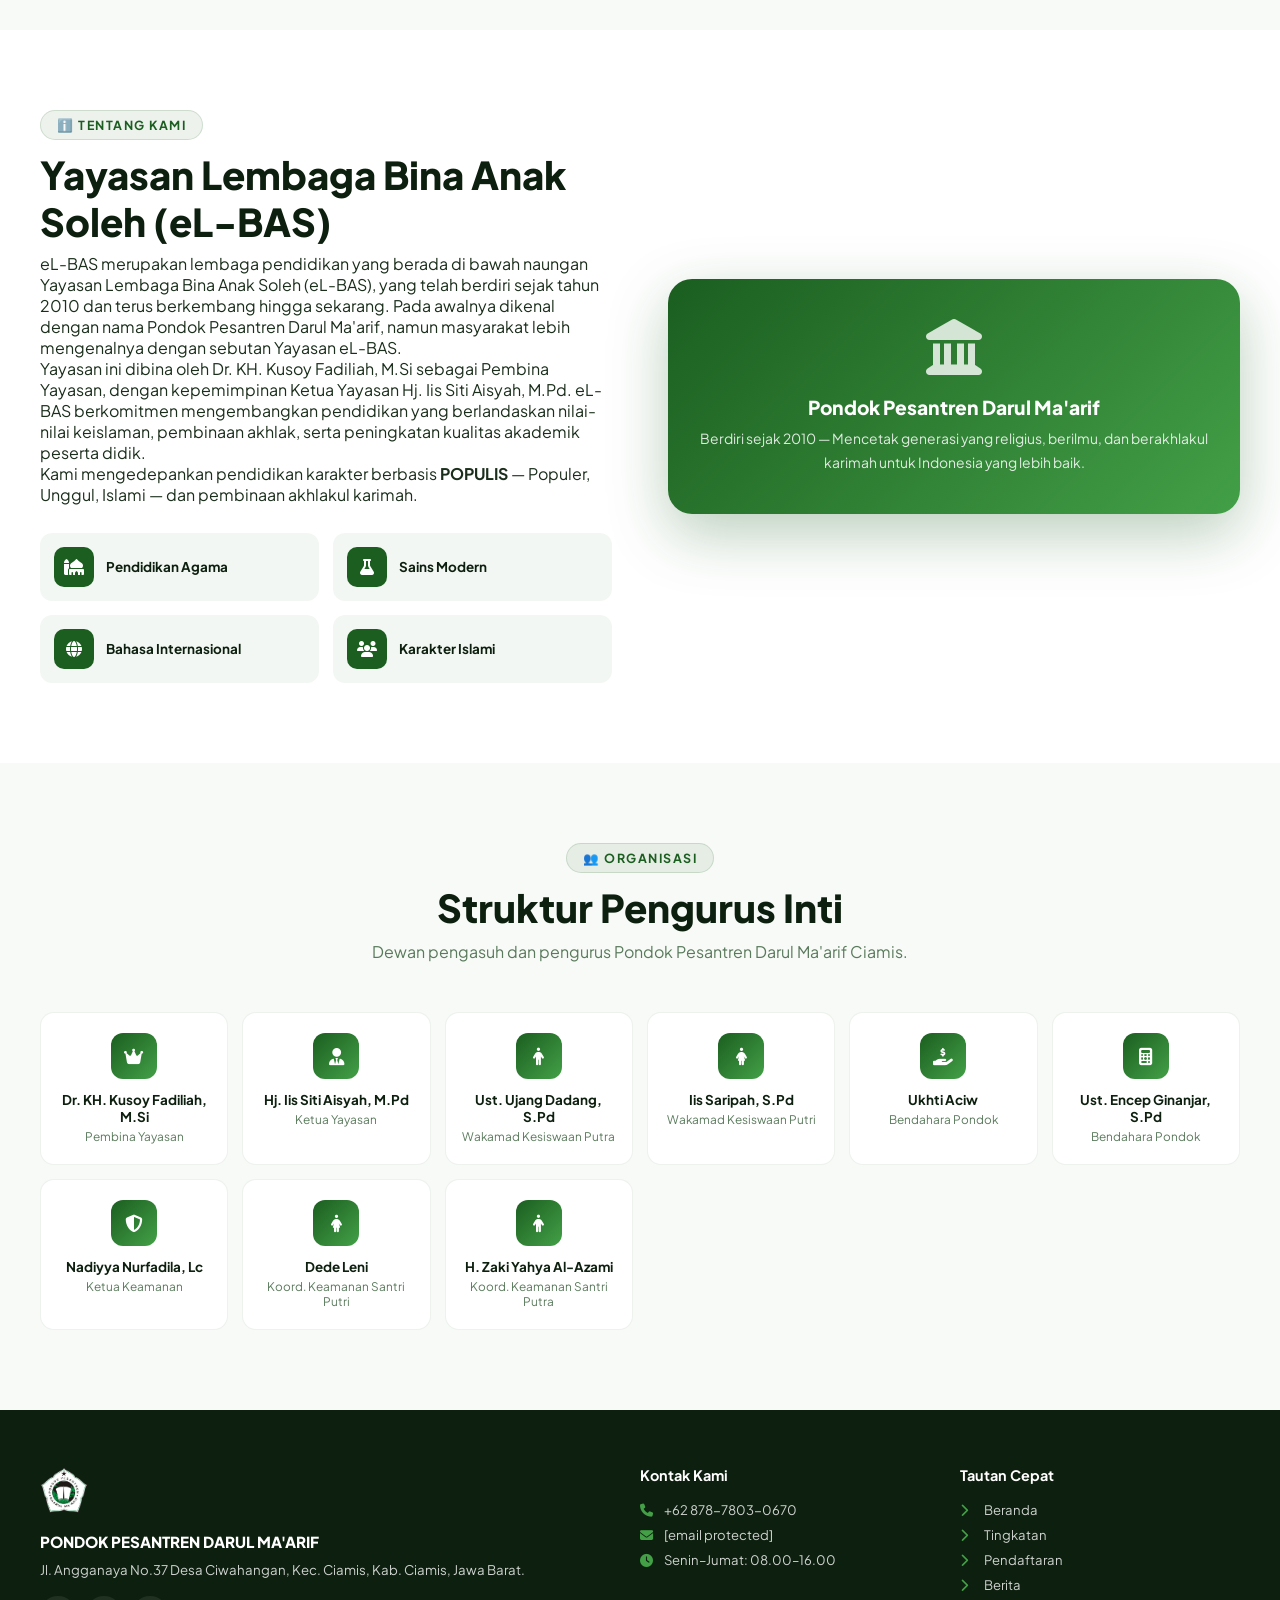
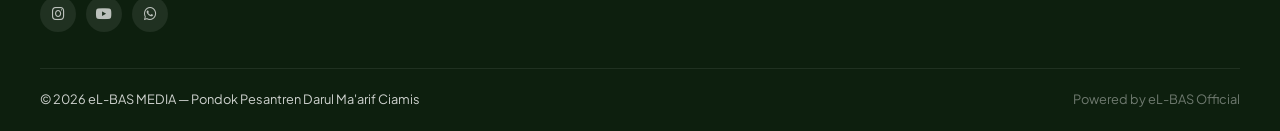
==== commit b5ab29ce: "Update index.html" ====
--- a/index.html
+++ b/index.html
@@ -537,6 +537,12 @@
       <p class="section-subtitle">Telah dibuka Pendaftaran Peserta Didik Baru MTs & MA eL-BAS!</p>
     </div>
     <div class="ppdm-grid">
+              <a href="https://www.instagram.com/p/DOvAbDrAYxb/?igsh=MWtrbjZ1eWdrNTZ0OA==" target="_blank" class="ppdm-card reveal">
+        <div class="ppdm-icon"><i class="fas fa-user-graduate"></i></div>
+        <h3>PPDM MI eL-BAS</h3>
+        <p>Untuk lulusan RA <br>Daftarkan putra-putri terbaik Anda</p>
+        <span class="ppdm-btn">Daftar Sekarang →</span>
+              </a>
       <a href="https://forms.gle/X5Lr19DDmF9J3MNY8" target="_blank" class="ppdm-card reveal">
         <div class="ppdm-icon"><i class="fas fa-user-graduate"></i></div>
         <h3>PPDM MTs eL-BAS</h3>
@@ -670,7 +676,7 @@
     </div>
   </div>
   <div class="footer-bottom">
-    <p>© 2026 FANGKA MEDIA — Pondok Pesantren Darul Ma'arif Ciamis</p>
+    <p>© 2026 eL-BAS MEDIA — Pondok Pesantren Darul Ma'arif Ciamis</p>
     <p style="opacity:.5">Powered by eL-BAS Official</p>
   </div>
 </footer>
@@ -880,4 +886,4 @@
 </script>
 <script data-cfasync="false" src="/cdn-cgi/scripts/5c5dd728/cloudflare-static/email-decode.min.js"></script>
 </body>
-</html>+</html>
